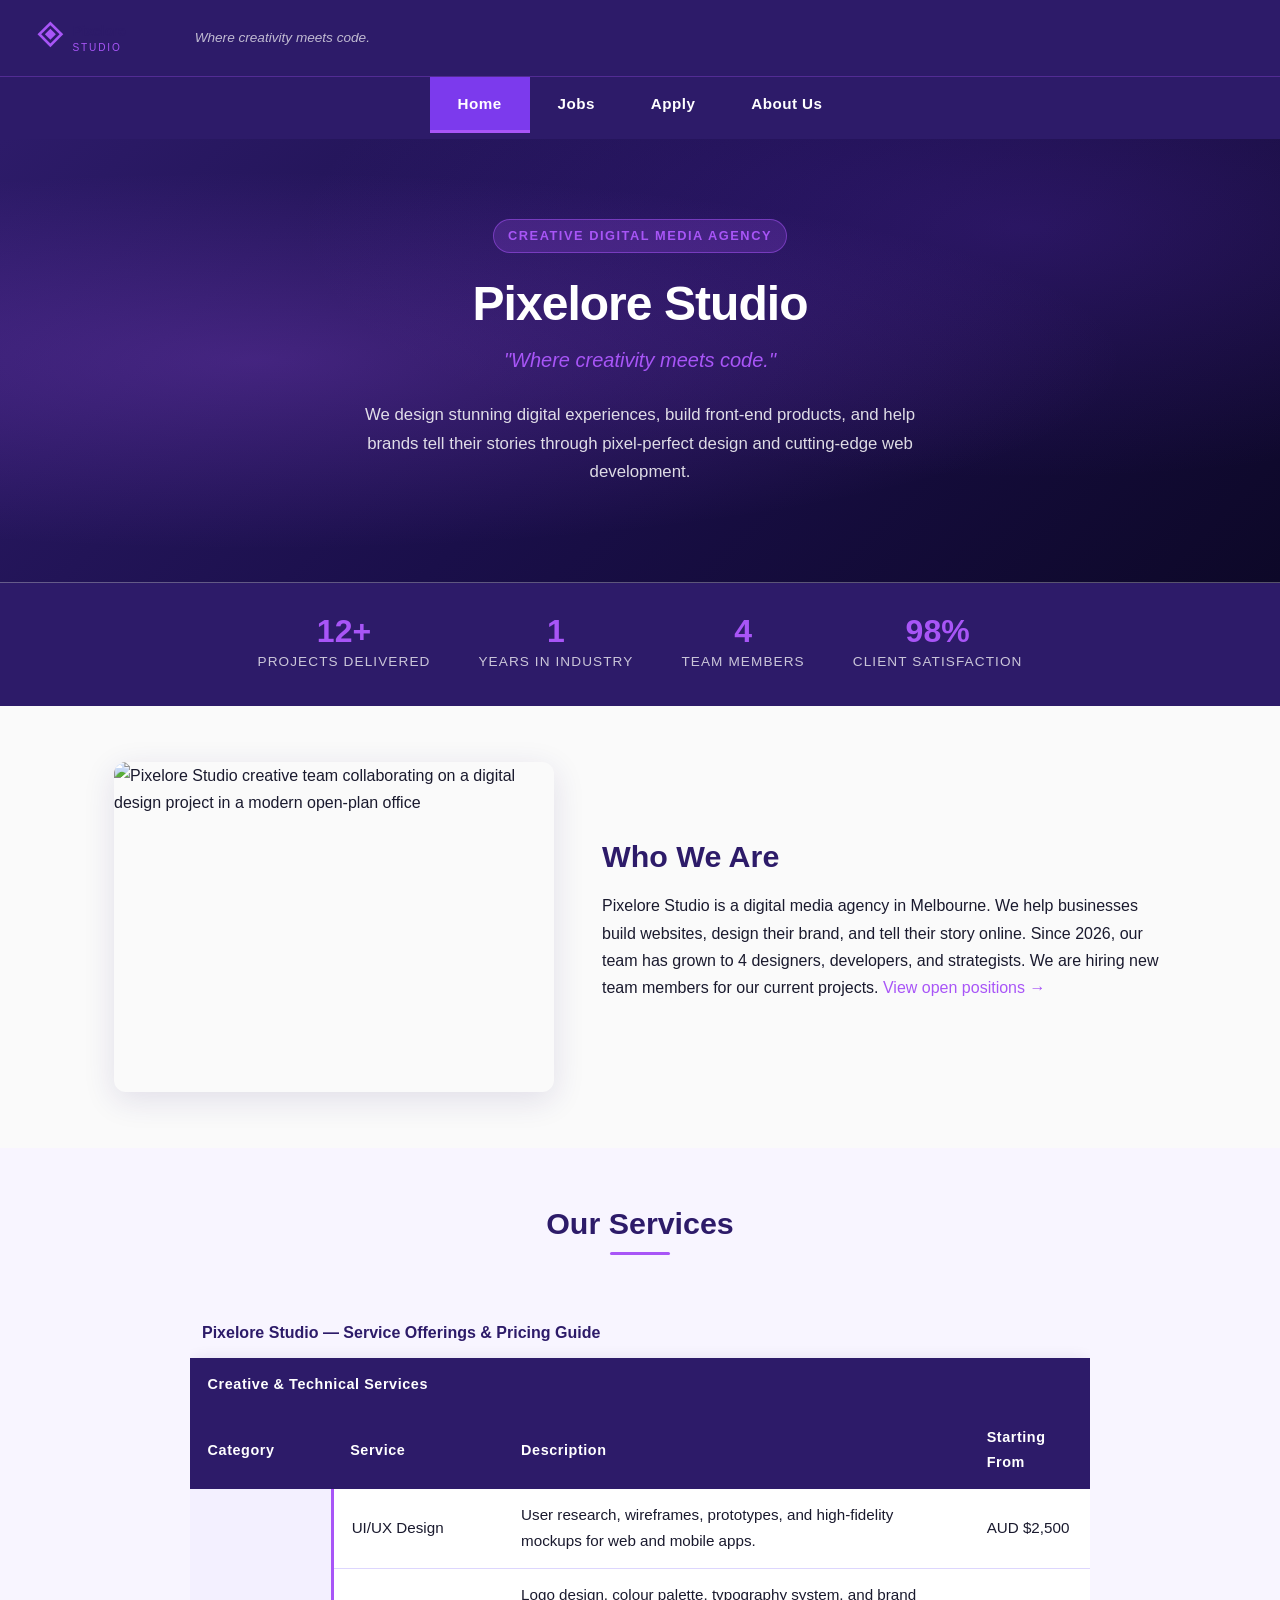
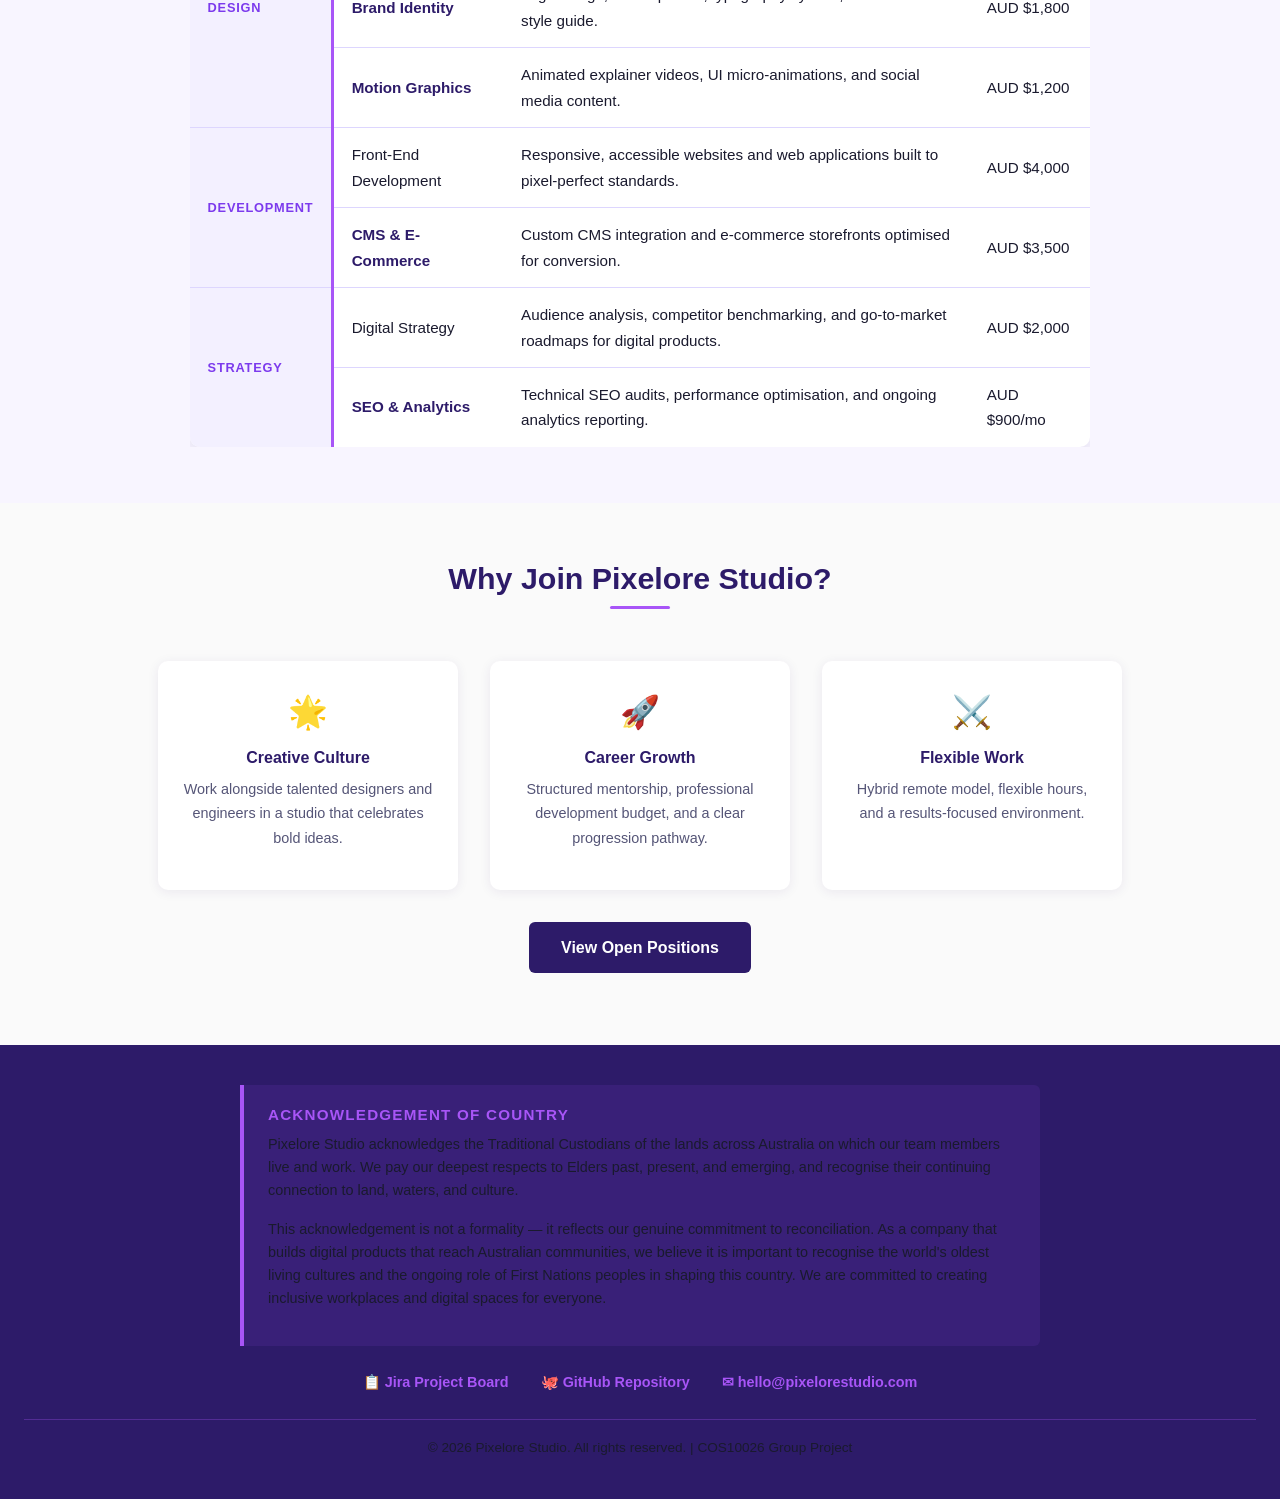
==== index.html @ c1d39b3e "Initial commit: skeleton template + index.html + styles.css" ====
<!DOCTYPE html>
<html lang="en">
<head>
    <meta charset="UTF-8">
    <meta name="viewport" content="width=device-width, initial-scale=1.0">
    <title>Pixelore Studio — Where creativity meets code.</title>

    <!-- External stylesheet (shared across all 4 pages) -->
    <link rel="stylesheet" href="styles.css">

    <!-- Embedded CSS (required per assignment — page-specific overrides) -->
    <style>
        /* Hero pixel-dot decorative overlay */
        .hero-badge {
            display: inline-block;
            background-color: rgba(168, 85, 247, 0.2);
            border: 1px solid rgba(168, 85, 247, 0.5);
            color: #A855F7;
            font-size: 0.8rem;
            font-weight: 700;
            letter-spacing: 0.12em;
            text-transform: uppercase;
            padding: 0.3rem 0.9rem;
            border-radius: 50px;
            margin-bottom: 1.25rem;
        }

        /* Services table category rows */
        .services-section {
            background-color: #f8f5ff;
            padding: 3.5rem 1.5rem;
        }

        /* Highlight box for key company stats */
        .stats-bar {
            display: flex;
            justify-content: center;
            gap: 3rem;
            flex-wrap: wrap;
            padding: 2rem 1.5rem;
            background-color: #2D1B69;
            color: #ffffff;
        }

        .stat-item {
            text-align: center;
        }

        .stat-item .stat-number {
            display: block;
            font-size: 2rem;
            font-weight: 800;
            color: #A855F7;
            line-height: 1;
        }

        .stat-item .stat-label {
            font-size: 0.85rem;
            color: rgba(255,255,255,0.75);
            text-transform: uppercase;
            letter-spacing: 0.08em;
        }
    </style>
</head>
<body>

    <!-- =====================================================
         SITE HEADER — logo + company name + slogan  ( phần đâu tiên của page cái chỗ lego )
         ===================================================== -->
    <header class="site-header">
        <a href="index.html" class="logo-link" aria-label="Pixelore Studio home">
            <img src="images/logo.svg" alt="Pixelore Studio logo — purple diamond pixel icon with company name">
        </a>
        <!-- Inline CSS example (required by assignment) -->
        <p style="color: rgba(255,255,255,0.7); font-size: 0.85rem; font-style: italic; margin: 0;">
            Where creativity meets code.
        </p>
    </header>

    <!-- =====================================================
         NAVIGATION — identical on ALL 4 pages
         Copy this <nav> block unchanged to jobs, apply, about
         ===================================================== -->
    <nav class="site-nav" aria-label="Main navigation">
        <ul>
            <li><a href="index.html" class="active" aria-current="page">Home</a></li>
            <li><a href="jobs.html">Jobs</a></li>
            <li><a href="apply.html">Apply</a></li>
            <li><a href="about.html">About Us</a></li>
        </ul>
    </nav>

    <!-- =====================================================
         MAIN CONTENT
         ===================================================== -->
    <main>

        <!-- HERO SECTION
             Background-image set via CSS (.hero rule in styles.css)
             NOT using <img> tag — satisfies assignment requirement -->
        <section class="hero" aria-label="Hero banner">
            <div class="hero-content">
                <span class="hero-badge">Creative Digital Media Agency</span>
                <h1>Pixelore Studio</h1>
                <p class="hero-slogan">"Where creativity meets code."</p>
                <p class="hero-description">
                    We design stunning digital experiences, build front-end products,
                    and help brands tell their stories through pixel-perfect design and
                    cutting-edge web development.
                </p>


            </div>
        </section>

        <!-- COMPANY STATS BAR -->
        <div class="stats-bar" aria-label="Company statistics">
            <div class="stat-item">
                <span class="stat-number">12+</span>
                <span class="stat-label">Projects Delivered</span>
            </div>
            <div class="stat-item">
                <span class="stat-number">1</span>
                <span class="stat-label">Years in Industry</span>
            </div>
            <div class="stat-item">
                <span class="stat-number">4</span>
                <span class="stat-label">Team Members</span>
            </div>
            <div class="stat-item">
                <span class="stat-number">98%</span>
                <span class="stat-label">Client Satisfaction</span>
            </div>
        </div>

        <!-- ABOUT THE COMPANY -->
        <section aria-labelledby="about-heading">
            <div class="company-section">
                <!-- Company image (required: at least 1 <img> on index.html) -->
                <img
                    src="images/studio-team.jpg"
                    alt="Pixelore Studio creative team collaborating on a digital design project in a modern open-plan office"
                    width="440"
                    height="330"
                    loading="lazy"
                >
                <div class="company-text">
                    <h2 id="about-heading">Who We Are</h2>
                    <p>
                        Pixelore Studio is a digital media agency in Melbourne. We help
                        businesses build websites, design their brand, and tell their story
                        online. Since 2026, our team has grown to 4 designers, developers,
                        and strategists. We are hiring new team members for our current
                        projects. <a href="jobs.html">View open positions &rarr;</a>
                    </p>
                </div>
            </div>
        </section>

        <!-- SERVICES TABLE
             Uses colspan (header row) AND rowspan (category column)
             Satisfies: "table using cell merging — colspan or rowspan must be used meaningfully" -->
        <section class="services-section" aria-labelledby="services-heading">
            <div class="section-container">
                <h2 id="services-heading" class="section-title">Our Services</h2>

                <div class="table-wrapper">
                    <table aria-label="Pixelore Studio services overview">
                        <caption>Pixelore Studio — Service Offerings &amp; Pricing Guide</caption>
                        <thead>
                            <!-- colspan="4": single header cell spanning all 4 columns -->
                            <tr>
                                <th colspan="4" scope="colgroup">Creative &amp; Technical Services</th>
                            </tr>
                            <tr>
                                <th scope="col">Category</th>
                                <th scope="col">Service</th>
                                <th scope="col">Description</th>
                                <th scope="col">Starting From</th>
                            </tr>
                        </thead>
                        <tbody>
                            <!-- rowspan="3": "Design" category label spans 3 rows -->
                            <tr>
                                <td class="category-cell" rowspan="3" scope="rowgroup">Design</td>
                                <td>UI/UX Design</td>
                                <td>User research, wireframes, prototypes, and high-fidelity mockups for web and mobile apps.</td>
                                <td>AUD $2,500</td>
                            </tr>
                            <tr>
                                <td>Brand Identity</td>
                                <td>Logo design, colour palette, typography system, and brand style guide.</td>
                                <td>AUD $1,800</td>
                            </tr>
                            <tr>
                                <td>Motion Graphics</td>
                                <td>Animated explainer videos, UI micro-animations, and social media content.</td>
                                <td>AUD $1,200</td>
                            </tr>
                            <!-- rowspan="2": "Development" spans 2 rows -->
                            <tr>
                                <td class="category-cell" rowspan="2" scope="rowgroup">Development</td>
                                <td>Front-End Development</td>
                                <td>Responsive, accessible websites and web applications built to pixel-perfect standards.</td>
                                <td>AUD $4,000</td>
                            </tr>
                            <tr>
                                <td>CMS &amp; E-Commerce</td>
                                <td>Custom CMS integration and e-commerce storefronts optimised for conversion.</td>
                                <td>AUD $3,500</td>
                            </tr>
                            <!-- rowspan="2": "Strategy" spans 2 rows -->
                            <tr>
                                <td class="category-cell" rowspan="2" scope="rowgroup">Strategy</td>
                                <td>Digital Strategy</td>
                                <td>Audience analysis, competitor benchmarking, and go-to-market roadmaps for digital products.</td>
                                <td>AUD $2,000</td>
                            </tr>
                            <tr>
                                <td>SEO &amp; Analytics</td>
                                <td>Technical SEO audits, performance optimisation, and ongoing analytics reporting.</td>
                                <td>AUD $900/mo</td>
                            </tr>
                        </tbody>
                    </table>
                </div>
            </div>
        </section>

        <!-- WHY JOIN US (additional content for richness) -->
        <section class="section-padded" aria-labelledby="join-heading">
            <div class="section-container">
                <h2 id="join-heading" class="section-title">Why Join Pixelore Studio?</h2>
                <div style="display: flex; gap: 2rem; flex-wrap: wrap; justify-content: center; margin-top: 1rem;">
                    <div style="flex: 1; min-width: 220px; max-width: 300px; text-align: center; padding: 1.5rem; background: #fff; border-radius: 10px; box-shadow: 0 2px 12px rgba(45,27,105,0.08);">
                        <p style="font-size: 2rem; margin-bottom: 0.5rem;">&#127775;</p>
                        <h3 style="font-size: 1rem; margin-bottom: 0.5rem;">Creative Culture</h3>
                        <p style="font-size: 0.9rem; color: #555577;">Work alongside talented designers and engineers in a studio that celebrates bold ideas.</p>
                    </div>
                    <div style="flex: 1; min-width: 220px; max-width: 300px; text-align: center; padding: 1.5rem; background: #fff; border-radius: 10px; box-shadow: 0 2px 12px rgba(45,27,105,0.08);">
                        <p style="font-size: 2rem; margin-bottom: 0.5rem;">&#128640;</p>
                        <h3 style="font-size: 1rem; margin-bottom: 0.5rem;">Career Growth</h3>
                        <p style="font-size: 0.9rem; color: #555577;">Structured mentorship, professional development budget, and a clear progression pathway.</p>
                    </div>
                    <div style="flex: 1; min-width: 220px; max-width: 300px; text-align: center; padding: 1.5rem; background: #fff; border-radius: 10px; box-shadow: 0 2px 12px rgba(45,27,105,0.08);">
                        <p style="font-size: 2rem; margin-bottom: 0.5rem;">&#9876;&#65039;</p>
                        <h3 style="font-size: 1rem; margin-bottom: 0.5rem;">Flexible Work</h3>
                        <p style="font-size: 0.9rem; color: #555577;">Hybrid remote model, flexible hours, and a results-focused environment.</p>
                    </div>
                </div>
                <p class="text-center mt-2">
                    <a href="jobs.html" style="display: inline-block; padding: 0.75rem 2rem; background-color: #2D1B69; color: #fff; border-radius: 6px; font-weight: 700;">
                        View Open Positions
                    </a>
                </p>
            </div>
        </section>

    </main>

    <!-- =====================================================
         FOOTER — Jira + GitHub + email (all 3 required)
         ===================================================== -->
    <footer class="site-footer" role="contentinfo">

        <!-- ACKNOWLEDGEMENT OF COUNTRY
             Contextual explanation required — NOT decorative -->
        <section class="footer-acknowledgement" aria-label="Acknowledgement of Country">
            <h3>Acknowledgement of Country</h3>
            <p>
                Pixelore Studio acknowledges the Traditional Custodians of the lands across
                Australia on which our team members live and work. We pay our deepest respects
                to Elders past, present, and emerging, and recognise their continuing connection
                to land, waters, and culture.
            </p>
            <p>
                This acknowledgement is not a formality — it reflects our genuine commitment to
                reconciliation. As a company that builds digital products that reach Australian
                communities, we believe it is important to recognise the world's oldest living
                cultures and the ongoing role of First Nations peoples in shaping this country.
                We are committed to creating inclusive workplaces and digital spaces for everyone.
            </p>
        </section>

        <!-- FOOTER LINKS — all 3 required: Jira + GitHub + email -->
        <nav class="footer-links" aria-label="Footer links">
            <!-- Replace # with actual Jira URL once Member B sets up the board -->
            <a href="#" aria-label="Visit our Jira project board">
                &#128203; Jira Project Board
            </a>
            <!-- Replace # with actual GitHub repository URL -->
            <a href="#" aria-label="Visit our GitHub repository">
                &#128025; GitHub Repository
            </a>
            <a href="mailto:hello@pixelorestudio.com" aria-label="Email Pixelore Studio">
            &#9993; hello@pixelorestudio.com
            </a>
        </nav>

        <div class="footer-bottom">
            <p>&copy; 2026 Pixelore Studio. All rights reserved. | COS10026 Group Project</p>
        </div>

    </footer>

</body>
</html>
---- styles.css ----
/* ==========================================================
   styles.css — Pixelore Studio | COS10026 Group Project
   Shared external stylesheet for all 4 pages
   Author: Member A
   ========================================================== */

/* ----------------------------------------------------------
   1. CSS CUSTOM PROPERTIES (Colour Palette)
   ---------------------------------------------------------- */
:root {
    --primary:      #2D1B69;   /* dark purple */
    --accent:       #A855F7;   /* bright purple */
    --accent-dark:  #7C3AED;   /* hover purple */
    --bg:           #FAFAFA;   /* light background */
    --bg-section:   #F3F0FF;   /* tinted section bg */
    --text:         #1a1a2e;   /* main text */
    --text-light:   #555577;   /* secondary text */
    --white:        #ffffff;
    --border:       #DDD6FE;   /* light purple border */
    --shadow:       rgba(45, 27, 105, 0.12);
}

/* ----------------------------------------------------------
   2. CSS RESET & BASE
   ---------------------------------------------------------- */
*, *::before, *::after {
    box-sizing: border-box;
    margin: 0;
    padding: 0;
}

html {
    scroll-behavior: smooth;
}

body {
    font-family: 'Segoe UI', Arial, sans-serif;
    background-color: var(--bg);
    color: var(--text);
    font-size: 16px;
    line-height: 1.7;
    min-height: 100vh;
    display: flex;
    flex-direction: column;
}

main {
    flex: 1;
}

img {
    max-width: 100%;
    height: auto;
    display: block;
}

a {
    color: var(--accent);
    text-decoration: none;
    transition: color 0.2s ease;
}

a:hover {
    color: var(--accent-dark);
    text-decoration: underline;
}

/* Accessibility: visible focus states (WCAG 2.1 AA) */
a:focus,
button:focus,
input:focus,
select:focus,
textarea:focus {
    outline: 3px solid var(--accent);
    outline-offset: 2px;
}

/* ----------------------------------------------------------
   3. TYPOGRAPHY
   ---------------------------------------------------------- */
h1, h2, h3, h4, h5, h6 {
    font-family: 'Segoe UI', Arial, sans-serif;
    color: var(--primary);
    line-height: 1.3;
    margin-bottom: 0.75rem;
}

h1 { font-size: 2.5rem; font-weight: 800; }
h2 { font-size: 1.9rem; font-weight: 700; }
h3 { font-size: 1.4rem; font-weight: 600; }
h4 { font-size: 1.1rem; font-weight: 600; }

p {
    margin-bottom: 1rem;
    color: var(--text);
}

ul, ol {
    padding-left: 1.5rem;
    margin-bottom: 1rem;
}

li {
    margin-bottom: 0.4rem;
}

/* ----------------------------------------------------------
   4. SHARED HEADER (site-header)
   ---------------------------------------------------------- */
.site-header {
    background-color: var(--primary);
    padding: 1rem 2rem;
    display: flex;
    align-items: center;
    gap: 1rem;
}

.site-header .logo-link {
    display: flex;
    align-items: center;
    gap: 0.75rem;
    text-decoration: none;
}

.site-header .logo-link img {
    height: 44px;
    width: auto;
}

/* ----------------------------------------------------------
   5. SHARED NAVIGATION — identical on all 4 pages
   ---------------------------------------------------------- */
nav.site-nav {
    background-color: var(--primary);
    border-top: 1px solid rgba(168, 85, 247, 0.3);
}

nav.site-nav ul {
    list-style: none;
    padding: 0;
    margin: 0;
    display: flex;
    justify-content: center;
    gap: 0;
}

nav.site-nav ul li a {
    display: block;
    color: var(--white);
    text-decoration: none;
    padding: 0.85rem 1.75rem;
    font-weight: 600;
    font-size: 0.95rem;
    letter-spacing: 0.03em;
    transition: background-color 0.2s ease, color 0.2s ease;
}

nav.site-nav ul li a:hover,
nav.site-nav ul li a:focus {
    background-color: var(--accent);
    color: var(--white);
    text-decoration: none;
    outline: none;
}

nav.site-nav ul li a.active {
    background-color: var(--accent-dark);
    color: var(--white);
    border-bottom: 3px solid var(--accent);
}

/* ----------------------------------------------------------
   6. PAGE SECTIONS — shared layout helpers
   ---------------------------------------------------------- */
.section-container {
    max-width: 1100px;
    margin: 0 auto;
    padding: 0 1.5rem;
}

.section-padded {
    padding: 3.5rem 1.5rem;
}

.section-tinted {
    background-color: var(--bg-section);
}

.section-title {
    text-align: center;
    margin-bottom: 2.5rem;
    position: relative;
    padding-bottom: 0.75rem;
}

.section-title::after {
    content: '';
    display: block;
    width: 60px;
    height: 3px;
    background-color: var(--accent);
    margin: 0.5rem auto 0;
    border-radius: 2px;
}

/* ----------------------------------------------------------
   7. SHARED FOOTER
   ---------------------------------------------------------- */
footer.site-footer {
    background-color: var(--primary);
    color: var(--white);
    padding: 2.5rem 1.5rem 1.5rem;
    margin-top: auto;
}

.footer-links {
    display: flex;
    justify-content: center;
    gap: 2rem;
    flex-wrap: wrap;
    margin-bottom: 1.5rem;
}

.footer-links a {
    color: var(--accent);
    font-weight: 600;
    font-size: 0.9rem;
    display: flex;
    align-items: center;
    gap: 0.4rem;
    transition: color 0.2s ease;
}

.footer-links a:hover,
.footer-links a:focus {
    color: var(--white);
    text-decoration: underline;
}

.footer-bottom {
    text-align: center;
    font-size: 0.85rem;
    color: rgba(255, 255, 255, 0.65);
    border-top: 1px solid rgba(168, 85, 247, 0.3);
    padding-top: 1rem;
}

.footer-acknowledgement {
    max-width: 800px;
    margin: 0 auto 1.5rem;
    padding: 1.25rem 1.5rem;
    background-color: rgba(168, 85, 247, 0.1);
    border-left: 4px solid var(--accent);
    border-radius: 0 6px 6px 0;
    font-size: 0.9rem;
    color: rgba(255, 255, 255, 0.85);
    line-height: 1.6;
}

.footer-acknowledgement h3 {
    color: var(--accent);
    font-size: 0.95rem;
    margin-bottom: 0.5rem;
    text-transform: uppercase;
    letter-spacing: 0.08em;
}

/* ----------------------------------------------------------
   8. INDEX.HTML — HERO SECTION
   Background-image set here via CSS (NOT <img> tag)
   ---------------------------------------------------------- */
.hero {
    background-image:
        radial-gradient(ellipse at 20% 50%, rgba(168, 85, 247, 0.25) 0%, transparent 60%),
        radial-gradient(ellipse at 80% 20%, rgba(124, 58, 237, 0.2) 0%, transparent 50%),
        linear-gradient(135deg, #2D1B69 0%, #1a0f4a 50%, #0d0828 100%);
    background-size: cover;
    background-position: center;
    background-attachment: scroll;
    color: var(--white);
    padding: 5rem 1.5rem 4rem;
    text-align: center;
    position: relative;
    overflow: hidden;
}


.hero-content {
    position: relative;
    z-index: 1;
    max-width: 700px;
    margin: 0 auto;
}

.hero h1 {
    color: var(--white);
    font-size: 3rem;
    font-weight: 800;
    margin-bottom: 0.5rem;
    letter-spacing: -0.02em;
}

.hero .hero-slogan {
    color: var(--accent);
    font-size: 1.25rem;
    font-style: italic;
    margin-bottom: 1.5rem;
}

.hero .hero-description {
    color: rgba(255, 255, 255, 0.85);
    font-size: 1.05rem;
    margin-bottom: 2rem;
    max-width: 560px;
    margin-left: auto;
    margin-right: auto;
}

/* ----------------------------------------------------------
   9. INDEX.HTML — SEARCH BOX
   ---------------------------------------------------------- */
.search-form {
    display: flex;
    justify-content: center;
    gap: 0.5rem;
    flex-wrap: wrap;
    margin-top: 1.5rem;
}

.search-form input[type="search"] {
    padding: 0.75rem 1.25rem;
    font-size: 1rem;
    border: 2px solid var(--accent);
    border-radius: 6px 0 0 6px;
    background-color: rgba(255, 255, 255, 0.1);
    color: var(--white);
    width: 320px;
    max-width: 100%;
    transition: border-color 0.2s ease, background-color 0.2s ease;
}

.search-form input[type="search"]::placeholder {
    color: rgba(255, 255, 255, 0.55);
}

.search-form input[type="search"]:focus {
    background-color: rgba(255, 255, 255, 0.15);
    border-color: var(--white);
    outline: none;
}

.search-form button {
    padding: 0.75rem 1.5rem;
    font-size: 1rem;
    font-weight: 700;
    background-color: var(--accent);
    color: var(--white);
    border: 2px solid var(--accent);
    border-radius: 0 6px 6px 0;
    cursor: pointer;
    transition: background-color 0.2s ease, border-color 0.2s ease;
}

.search-form button:hover,
.search-form button:focus {
    background-color: var(--accent-dark);
    border-color: var(--accent-dark);
}

/* ----------------------------------------------------------
   10. INDEX.HTML — COMPANY INFO SECTION
   ---------------------------------------------------------- */
.company-section {
    display: flex;
    gap: 3rem;
    align-items: center;
    max-width: 1100px;
    margin: 0 auto;
    padding: 3.5rem 1.5rem;
    flex-wrap: wrap;
}

.company-section img {
    width: 100%;
    max-width: 440px;
    border-radius: 12px;
    box-shadow: 0 8px 32px var(--shadow);
    object-fit: cover;
    aspect-ratio: 4/3;
}

.company-text {
    flex: 1;
    min-width: 260px;
}

.company-text h2 {
    margin-bottom: 1rem;
}

/* ----------------------------------------------------------
   11. INDEX.HTML — SERVICES TABLE
   ---------------------------------------------------------- */
.table-wrapper {
    overflow-x: auto;
    margin: 0 auto;
    max-width: 900px;
}

table {
    width: 100%;
    border-collapse: collapse;
    font-size: 0.95rem;
    background-color: var(--white);
    box-shadow: 0 2px 16px var(--shadow);
    border-radius: 10px;
    overflow: hidden;
}

table caption {
    font-weight: 700;
    font-size: 1rem;
    color: var(--primary);
    padding: 0.75rem;
    text-align: left;
    caption-side: top;
}

table thead tr {
    background-color: var(--primary);
    color: var(--white);
}

table thead th {
    padding: 0.9rem 1.1rem;
    text-align: left;
    font-weight: 700;
    font-size: 0.9rem;
    letter-spacing: 0.04em;
    color: var(--white);
}

table tbody tr {
    border-bottom: 1px solid var(--border);
    transition: background-color 0.15s ease;
}

table tbody tr:last-child {
    border-bottom: none;
}

table tbody tr:hover {
    background-color: #F3F0FF;
}

table tbody td {
    padding: 0.85rem 1.1rem;
    vertical-align: middle;
    color: var(--text);
}

table tbody td:first-child {
    font-weight: 600;
    color: var(--primary);
}

.category-cell {
    background-color: var(--bg-section);
    font-weight: 700 !important;
    color: var(--accent-dark) !important;
    text-transform: uppercase;
    font-size: 0.8rem;
    letter-spacing: 0.06em;
    border-right: 3px solid var(--accent);
}

/* ----------------------------------------------------------
   12. JOBS.HTML — ASIDE ELEMENT
   ---------------------------------------------------------- */
aside {
    float: right;
    width: 25%;
    margin: 0 0 1.5rem 2rem;
    padding: 1.25rem;
    border: 1px solid var(--accent);
    border-radius: 8px;
    background-color: var(--bg-section);
    font-size: 0.9rem;
}

aside h3 {
    font-size: 1rem;
    color: var(--accent-dark);
    margin-bottom: 0.75rem;
    padding-bottom: 0.5rem;
    border-bottom: 2px solid var(--border);
}

/* Clearfix for aside float */
.clearfix::after {
    content: '';
    display: table;
    clear: both;
}

/* ----------------------------------------------------------
   13. ABOUT.HTML — STUDENT ID STYLES
   ---------------------------------------------------------- */
.student-id {
    display: inline-block;
    background-color: var(--primary);
    color: var(--white);
    font-family: 'Courier New', monospace;
    font-size: 0.85rem;
    font-weight: 700;
    padding: 0.2rem 0.6rem;
    border-radius: 4px;
    letter-spacing: 0.08em;
    border: 1px solid var(--accent);
    margin-left: 0.5rem;
}

/* ----------------------------------------------------------
   14. ABOUT.HTML — FIGURE (group photo)
   ---------------------------------------------------------- */
figure {
    border: 3px solid var(--primary);
    border-radius: 10px;
    overflow: hidden;
    display: inline-block;
    max-width: 100%;
    box-shadow: 0 4px 20px var(--shadow);
}

figcaption {
    background-color: var(--primary);
    color: var(--white);
    padding: 0.6rem 1rem;
    font-size: 0.9rem;
    text-align: center;
    font-style: italic;
}

/* ----------------------------------------------------------
   15. ABOUT.HTML — FUN FACTS TABLE with hover effects
   ---------------------------------------------------------- */
.fun-facts-table tbody tr:hover {
    background-color: #EDE9FE;   /* hex colour required */
}

.fun-facts-table thead tr {
    background-color: #2D1B69;   /* hex colour — same as --primary */
}

.fun-facts-table tbody tr:nth-child(even) {
    background-color: #F5F3FF;   /* hex colour */
}

/* ----------------------------------------------------------
   16. APPLY.HTML — FORM LAYOUT (Flexbox)
   ---------------------------------------------------------- */
.application-form {
    max-width: 720px;
    margin: 0 auto;
    background-color: var(--white);
    padding: 2.5rem;
    border-radius: 12px;
    box-shadow: 0 4px 24px var(--shadow);
}

.form-group {
    display: flex;
    flex-direction: column;
    gap: 0.3rem;
    margin-bottom: 1.25rem;
}

.form-row {
    display: flex;
    gap: 1.5rem;
    flex-wrap: wrap;
}

.form-row .form-group {
    flex: 1;
    min-width: 200px;
}

.application-form label {
    font-weight: 600;
    font-size: 0.9rem;
    color: var(--primary);
}

.application-form input[type="text"],
.application-form input[type="email"],
.application-form input[type="search"],
.application-form select,
.application-form textarea {
    padding: 0.6rem 0.9rem;
    border: 1.5px solid var(--border);
    border-radius: 6px;
    font-size: 0.95rem;
    font-family: inherit;
    color: var(--text);
    background-color: var(--bg);
    transition: border-color 0.2s ease;
    width: 100%;
}

.application-form input:focus,
.application-form select:focus,
.application-form textarea:focus {
    border-color: var(--accent);
    background-color: var(--white);
    outline: none;
}

.application-form fieldset {
    border: 1.5px solid var(--border);
    border-radius: 6px;
    padding: 0.75rem 1rem;
    margin-bottom: 1.25rem;
}

.application-form legend {
    font-weight: 600;
    color: var(--primary);
    padding: 0 0.4rem;
    font-size: 0.9rem;
}

.radio-group, .checkbox-group {
    display: flex;
    flex-wrap: wrap;
    gap: 0.75rem 1.5rem;
    margin-top: 0.4rem;
}

.radio-group label, .checkbox-group label {
    font-weight: 400;
    display: flex;
    align-items: center;
    gap: 0.4rem;
    cursor: pointer;
}

.btn-submit {
    display: block;
    width: 100%;
    padding: 0.85rem;
    background-color: var(--primary);
    color: var(--white);
    font-size: 1rem;
    font-weight: 700;
    border: none;
    border-radius: 8px;
    cursor: pointer;
    margin-top: 1rem;
    transition: background-color 0.2s ease;
    letter-spacing: 0.03em;
}

.btn-submit:hover,
.btn-submit:focus {
    background-color: var(--accent-dark);
}

/* ----------------------------------------------------------
   17. UTILITY CLASSES
   ---------------------------------------------------------- */
.text-center { text-align: center; }
.text-accent  { color: var(--accent); }
.mt-1 { margin-top: 1rem; }
.mt-2 { margin-top: 2rem; }
.mb-1 { margin-bottom: 1rem; }
.mb-2 { margin-bottom: 2rem; }

/* ----------------------------------------------------------
   18. RESPONSIVE — MEDIA QUERIES
   ---------------------------------------------------------- */

/* Tablet (≤ 900px) */
@media (max-width: 900px) {
    h1 { font-size: 2rem; }
    h2 { font-size: 1.6rem; }

    .hero h1 { font-size: 2.4rem; }

    .company-section {
        flex-direction: column;
        gap: 2rem;
    }

    .company-section img {
        max-width: 100%;
    }

    aside {
        float: none;
        width: 100%;
        margin: 0 0 1.5rem 0;
    }
}

/* Mobile (≤ 600px) */
@media (max-width: 600px) {
    h1 { font-size: 1.7rem; }
    h2 { font-size: 1.35rem; }

    .site-header {
        padding: 0.75rem 1rem;
    }

    nav.site-nav ul {
        flex-direction: column;
        align-items: stretch;
    }

    nav.site-nav ul li a {
        padding: 0.75rem 1rem;
        text-align: center;
        border-bottom: 1px solid rgba(168, 85, 247, 0.2);
    }

    .hero {
        padding: 3rem 1rem 2.5rem;
    }

    .hero h1 { font-size: 1.9rem; }

    .search-form {
        flex-direction: column;
        align-items: stretch;
        padding: 0 1rem;
    }

    .search-form input[type="search"] {
        width: 100%;
        border-radius: 6px;
    }

    .search-form button {
        width: 100%;
        border-radius: 6px;
    }

    .footer-links {
        flex-direction: column;
        align-items: center;
        gap: 0.75rem;
    }

    .section-padded {
        padding: 2rem 1rem;
    }

    .application-form {
        padding: 1.5rem 1rem;
    }

    table { font-size: 0.85rem; }
    table thead th, table tbody td { padding: 0.6rem 0.7rem; }
}
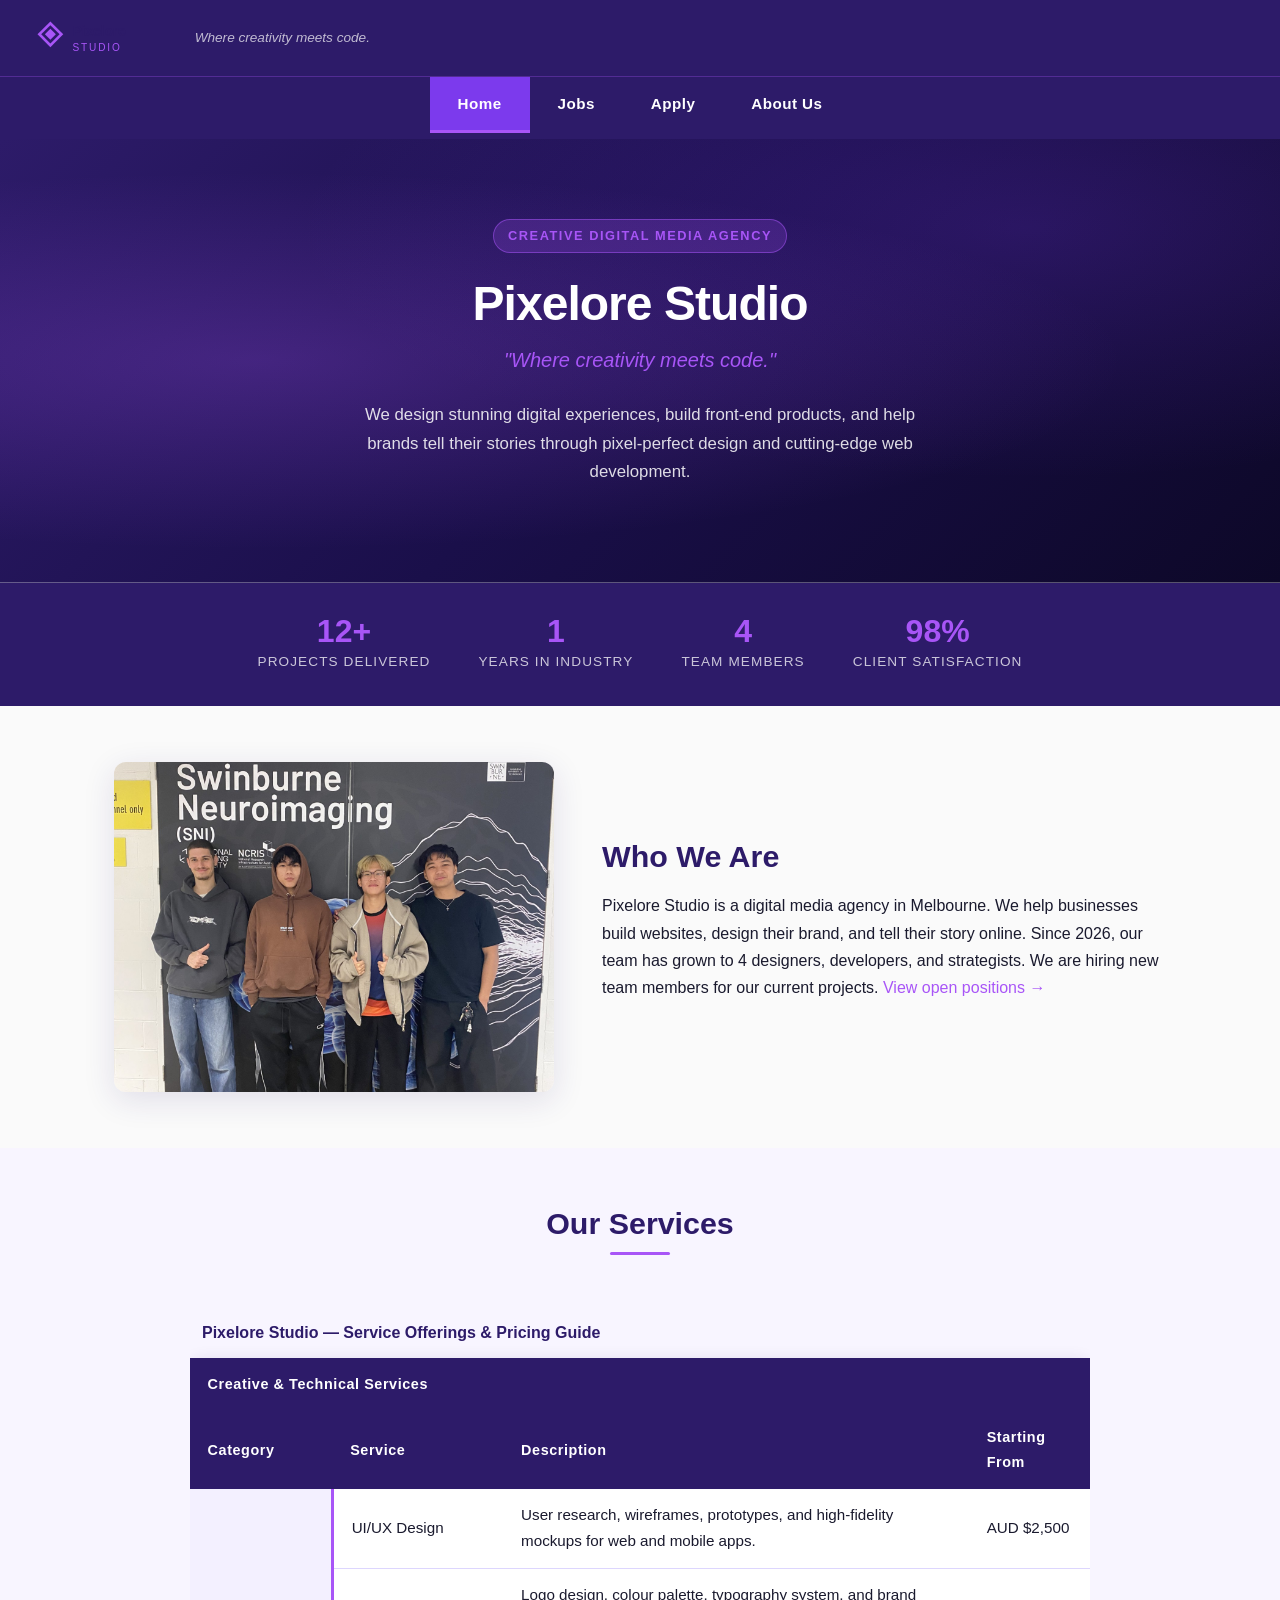
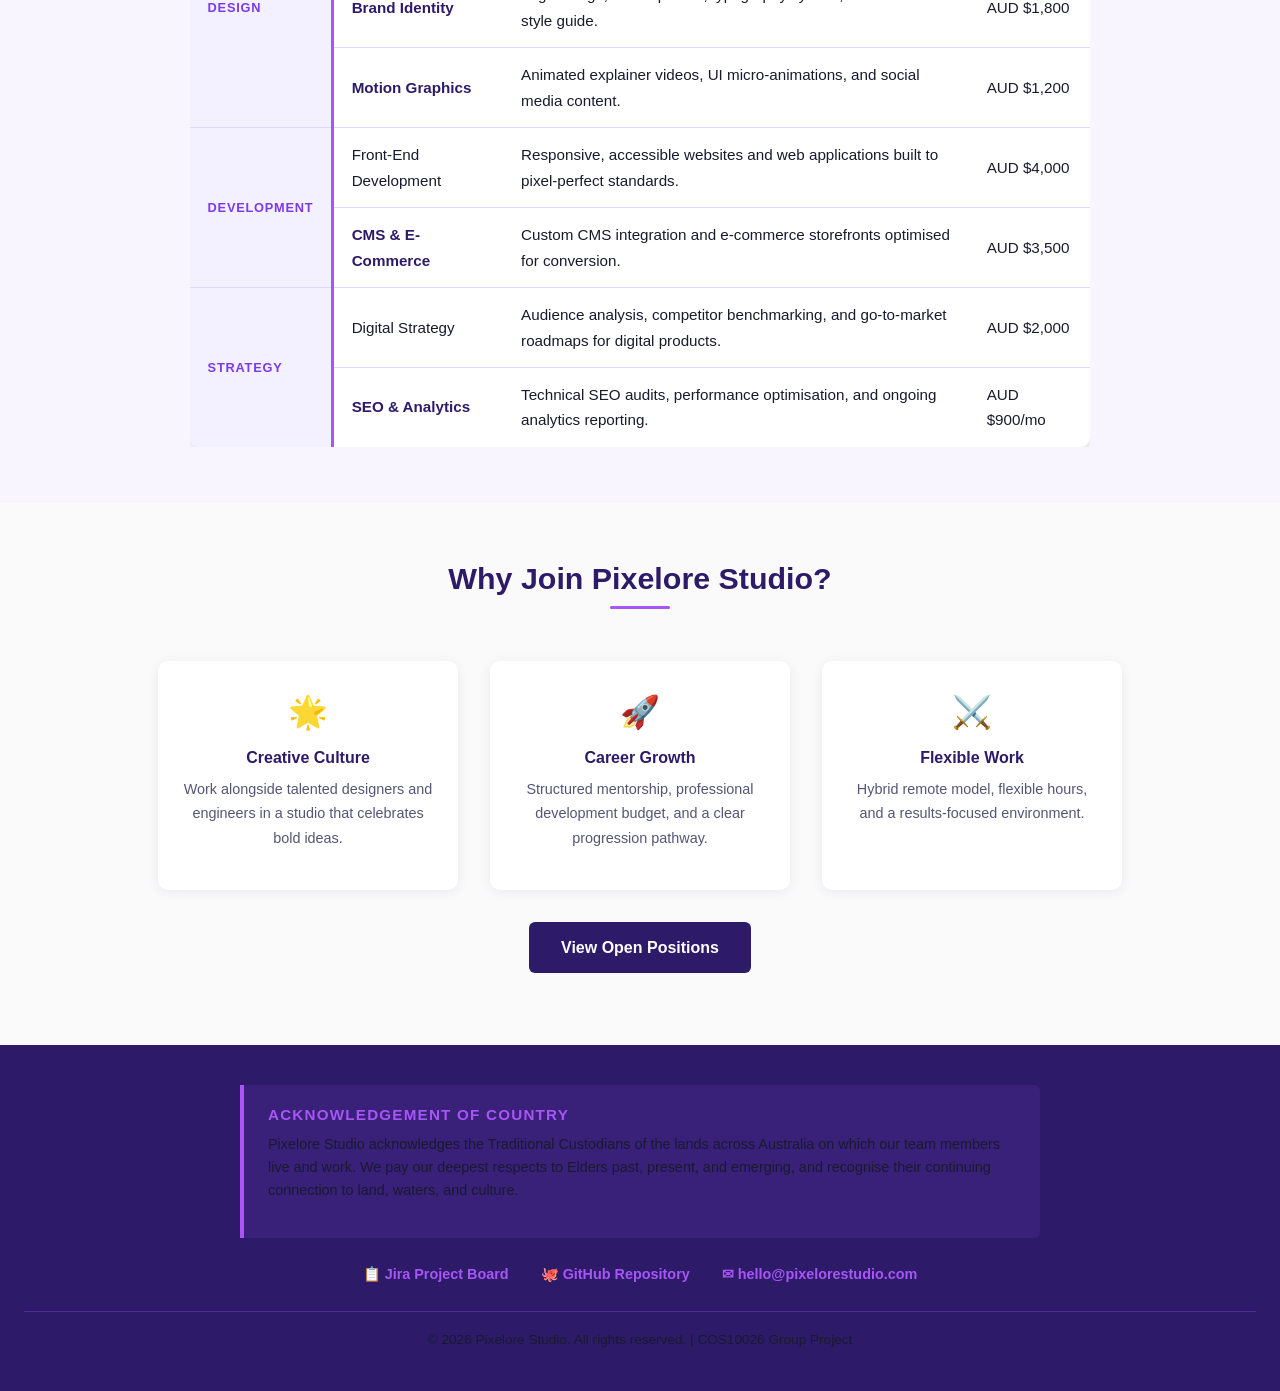
==== commit 834447b6: "add the photo and change the ack" ====
--- a/index.html
+++ b/index.html
@@ -138,7 +138,7 @@
             <div class="company-section">
                 <!-- Company image (required: at least 1 <img> on index.html) -->
                 <img
-                    src="images/studio-team.jpg"
+                    src="images/team-photo.jpg"
                     alt="Pixelore Studio creative team collaborating on a digital design project in a modern open-plan office"
                     width="440"
                     height="330"
@@ -273,13 +273,6 @@
                 to Elders past, present, and emerging, and recognise their continuing connection
                 to land, waters, and culture.
             </p>
-            <p>
-                This acknowledgement is not a formality — it reflects our genuine commitment to
-                reconciliation. As a company that builds digital products that reach Australian
-                communities, we believe it is important to recognise the world's oldest living
-                cultures and the ongoing role of First Nations peoples in shaping this country.
-                We are committed to creating inclusive workplaces and digital spaces for everyone.
-            </p>
         </section>
 
         <!-- FOOTER LINKS — all 3 required: Jira + GitHub + email -->
--- a/styles.css
+++ b/styles.css
@@ -762,3 +762,12 @@
     table { font-size: 0.85rem; }
     table thead th, table tbody td { padding: 0.6rem 0.7rem; }
 }
+
+/* Apply page intro box */
+.apply-intro {
+    background-color: #F3F0FF;   /* same light grey/purple as team */
+    padding: 1.5rem;
+    border-radius: 10px;
+    border-left: 5px solid #A855F7;
+    margin-bottom: 2rem;
+}
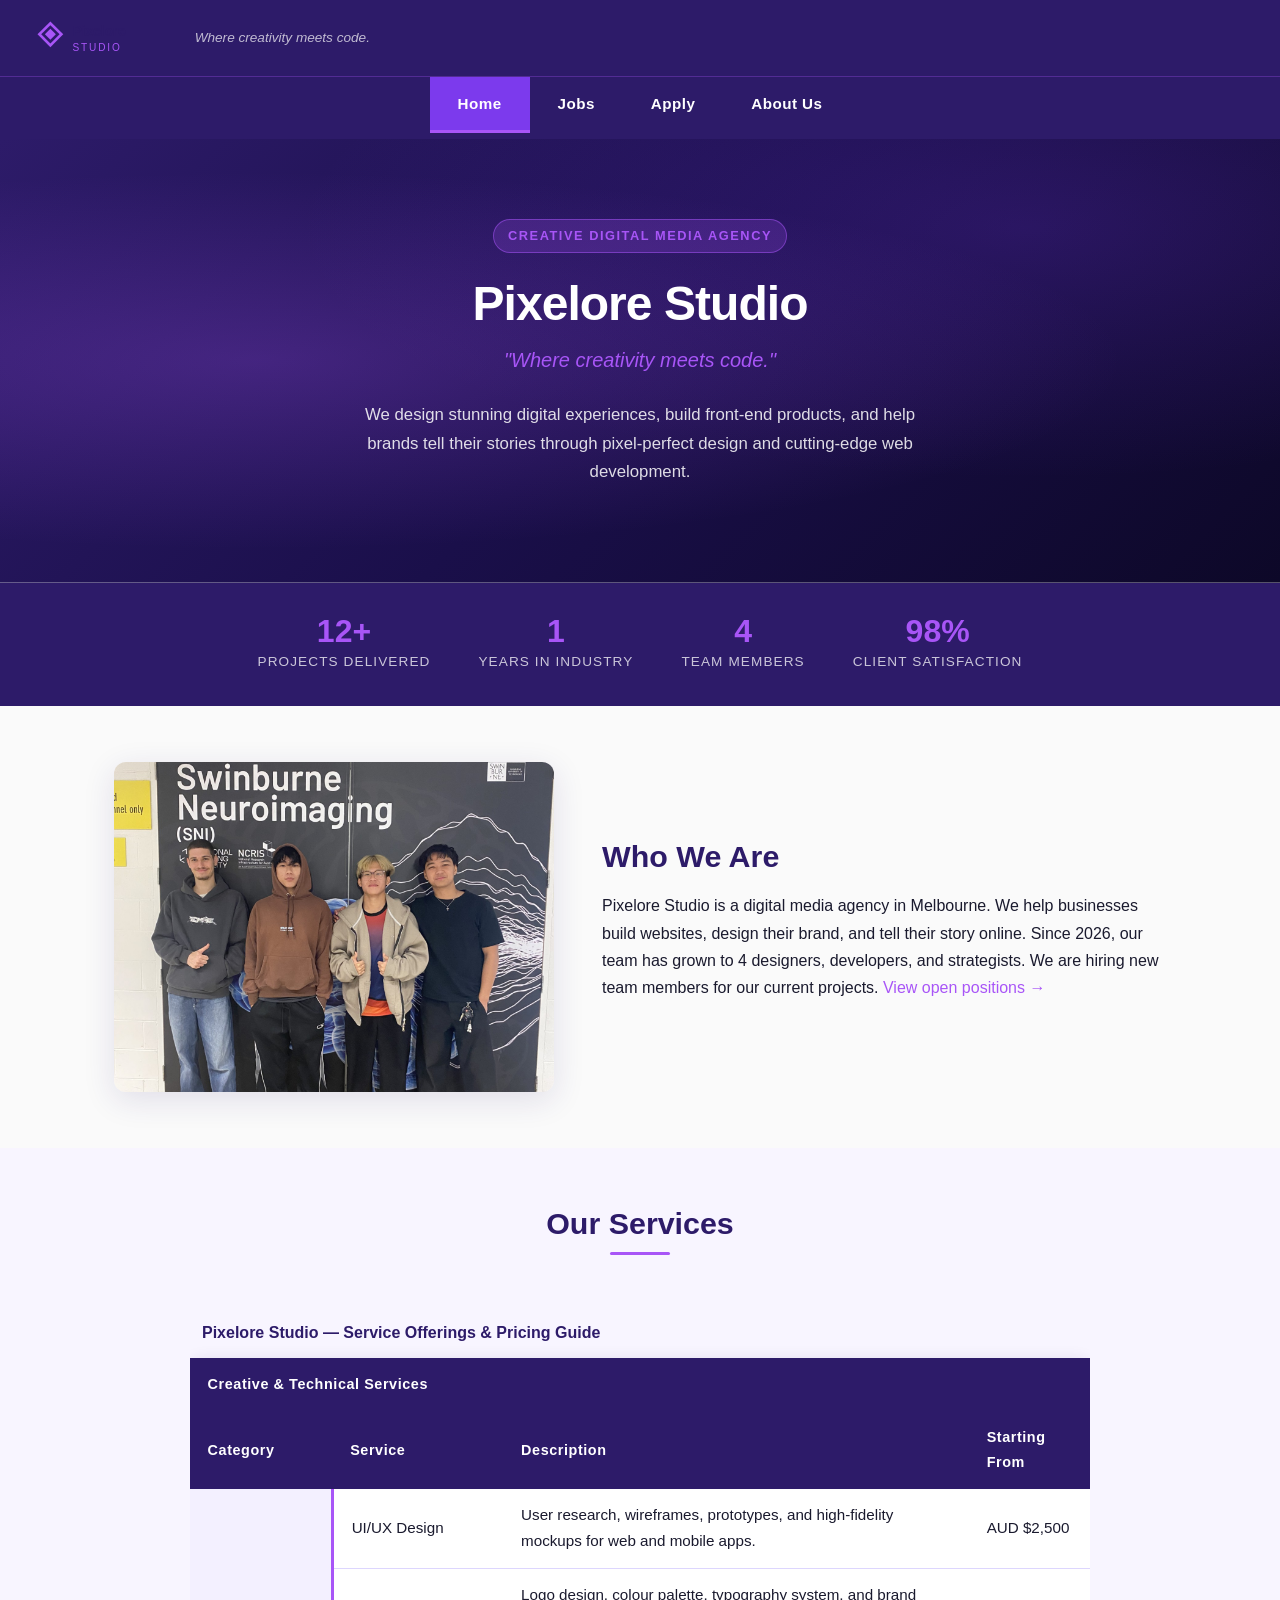
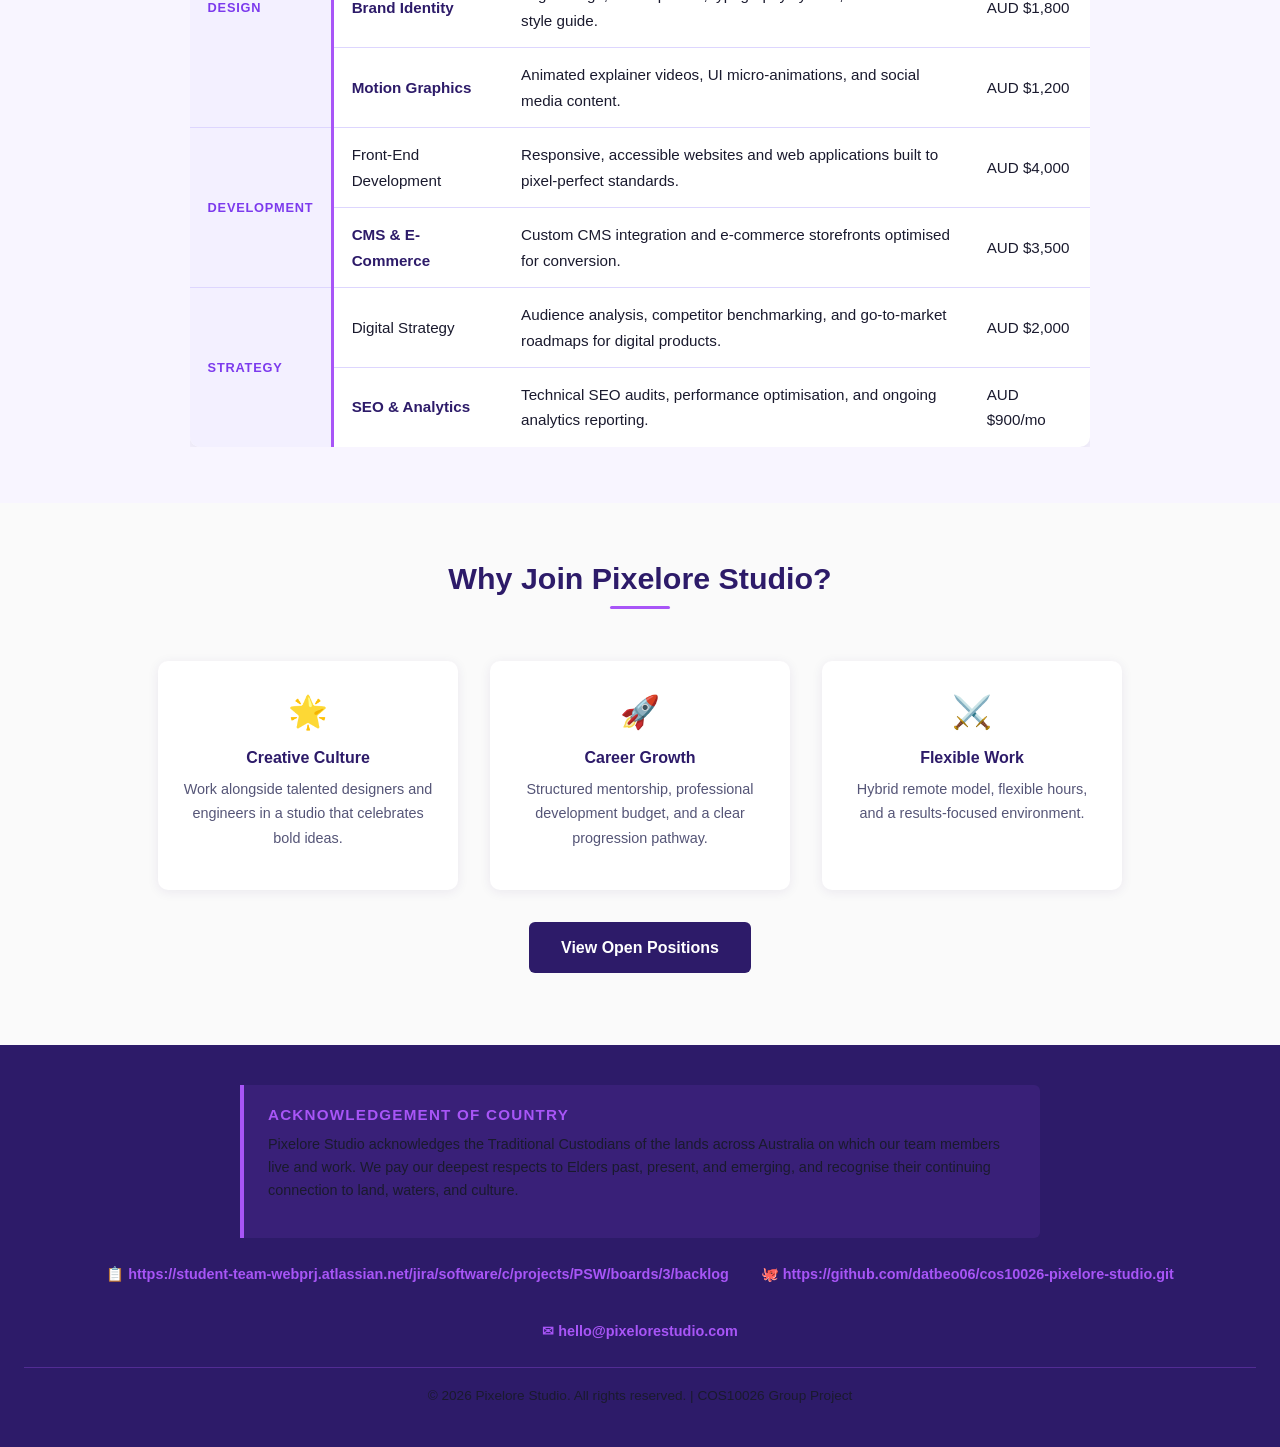
==== commit 2abde5ac: "change the code" ====
--- a/index.html
+++ b/index.html
@@ -278,12 +278,11 @@
         <!-- FOOTER LINKS — all 3 required: Jira + GitHub + email -->
         <nav class="footer-links" aria-label="Footer links">
             <!-- Replace # with actual Jira URL once Member B sets up the board -->
-            <a href="#" aria-label="Visit our Jira project board">
-                &#128203; Jira Project Board
+            <a href="https://student-team-webprj.atlassian.net/jira/software/c/projects/PSW/boards/3/backlog" aria-label="Visit our Jira project board" target="_blank" rel="noopener noreferrer">
+                &#128203; https://student-team-webprj.atlassian.net/jira/software/c/projects/PSW/boards/3/backlog
             </a>
-            <!-- Replace # with actual GitHub repository URL -->
-            <a href="#" aria-label="Visit our GitHub repository">
-                &#128025; GitHub Repository
+            <a href="https://github.com/datbeo06/cos10026-pixelore-studio" aria-label="Visit our GitHub repository" target="_blank" rel="noopener noreferrer">
+                &#128025; https://github.com/datbeo06/cos10026-pixelore-studio.git
             </a>
             <a href="mailto:hello@pixelorestudio.com" aria-label="Email Pixelore Studio">
             &#9993; hello@pixelorestudio.com
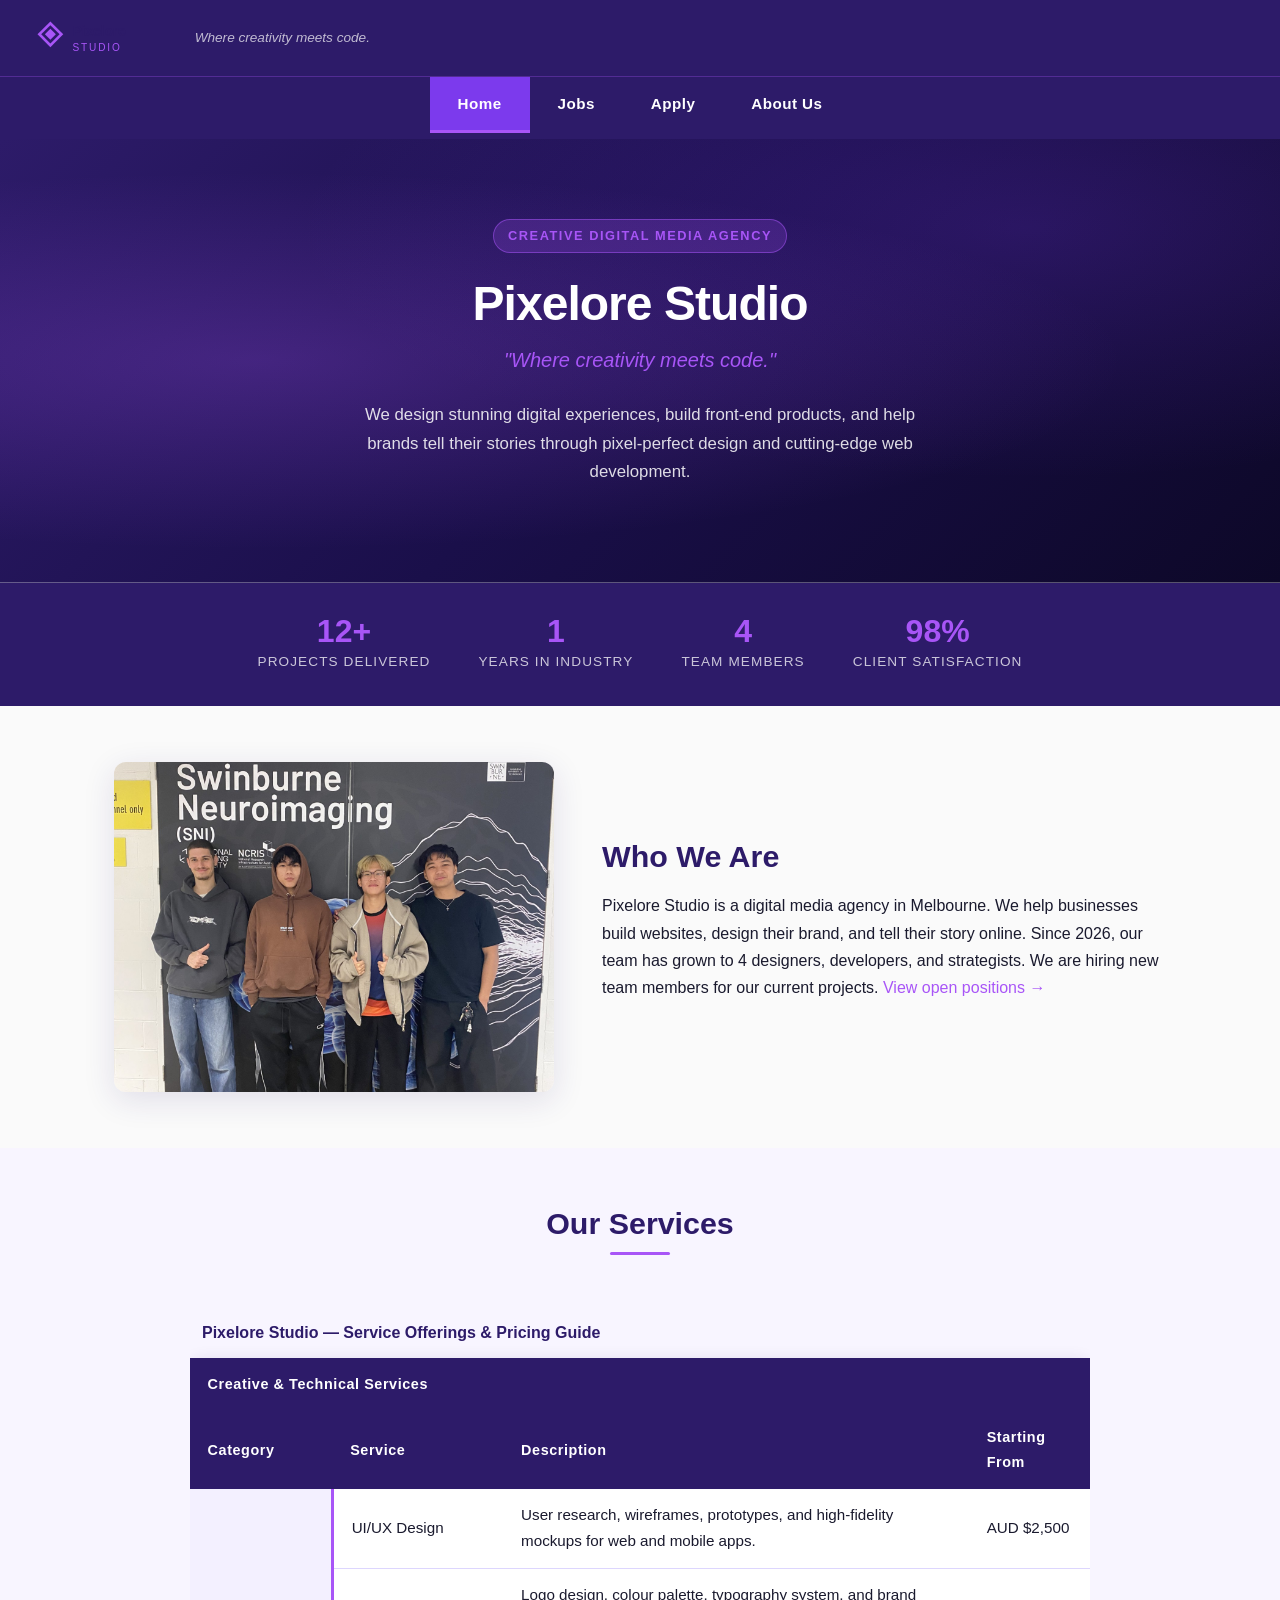
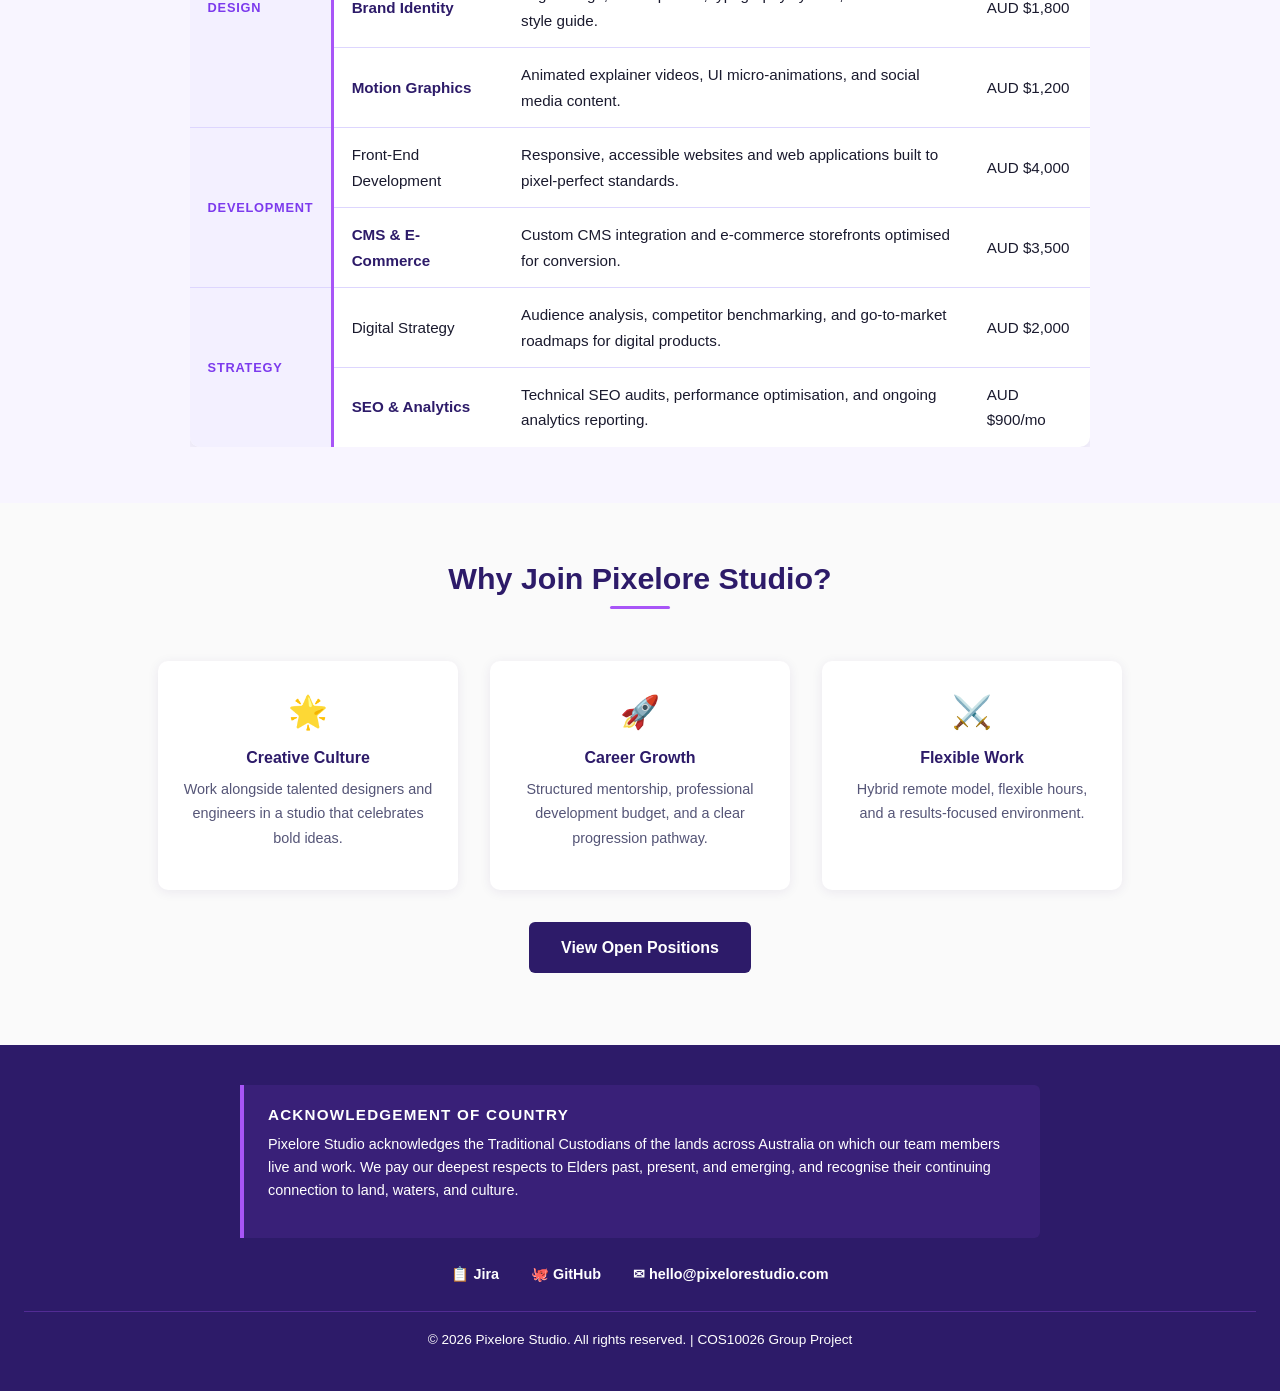
==== commit f6a72a0d: "change the foot for web" ====
--- a/index.html
+++ b/index.html
@@ -277,15 +277,14 @@
 
         <!-- FOOTER LINKS — all 3 required: Jira + GitHub + email -->
         <nav class="footer-links" aria-label="Footer links">
-            <!-- Replace # with actual Jira URL once Member B sets up the board -->
             <a href="https://student-team-webprj.atlassian.net/jira/software/c/projects/PSW/boards/3/backlog" aria-label="Visit our Jira project board" target="_blank" rel="noopener noreferrer">
-                &#128203; https://student-team-webprj.atlassian.net/jira/software/c/projects/PSW/boards/3/backlog
+                &#128203; Jira
             </a>
             <a href="https://github.com/datbeo06/cos10026-pixelore-studio" aria-label="Visit our GitHub repository" target="_blank" rel="noopener noreferrer">
-                &#128025; https://github.com/datbeo06/cos10026-pixelore-studio.git
+                &#128025; GitHub
             </a>
             <a href="mailto:hello@pixelorestudio.com" aria-label="Email Pixelore Studio">
-            &#9993; hello@pixelorestudio.com
+                &#9993; hello@pixelorestudio.com
             </a>
         </nav>
 
--- a/styles.css
+++ b/styles.css
@@ -222,7 +222,7 @@
 }
 
 .footer-links a {
-    color: var(--accent);
+    color: var(--white);
     font-weight: 600;
     font-size: 0.9rem;
     display: flex;
@@ -237,10 +237,14 @@
     text-decoration: underline;
 }
 
+.footer-bottom p {
+    color: var(--white);
+}
+
 .footer-bottom {
     text-align: center;
     font-size: 0.85rem;
-    color: rgba(255, 255, 255, 0.65);
+    color: var(--white);
     border-top: 1px solid rgba(168, 85, 247, 0.3);
     padding-top: 1rem;
 }
@@ -253,12 +257,16 @@
     border-left: 4px solid var(--accent);
     border-radius: 0 6px 6px 0;
     font-size: 0.9rem;
-    color: rgba(255, 255, 255, 0.85);
+    color: var(--white);
     line-height: 1.6;
 }
 
+.footer-acknowledgement p {
+    color: var(--white);
+}
+
 .footer-acknowledgement h3 {
-    color: var(--accent);
+    color: var(--white);
     font-size: 0.95rem;
     margin-bottom: 0.5rem;
     text-transform: uppercase;
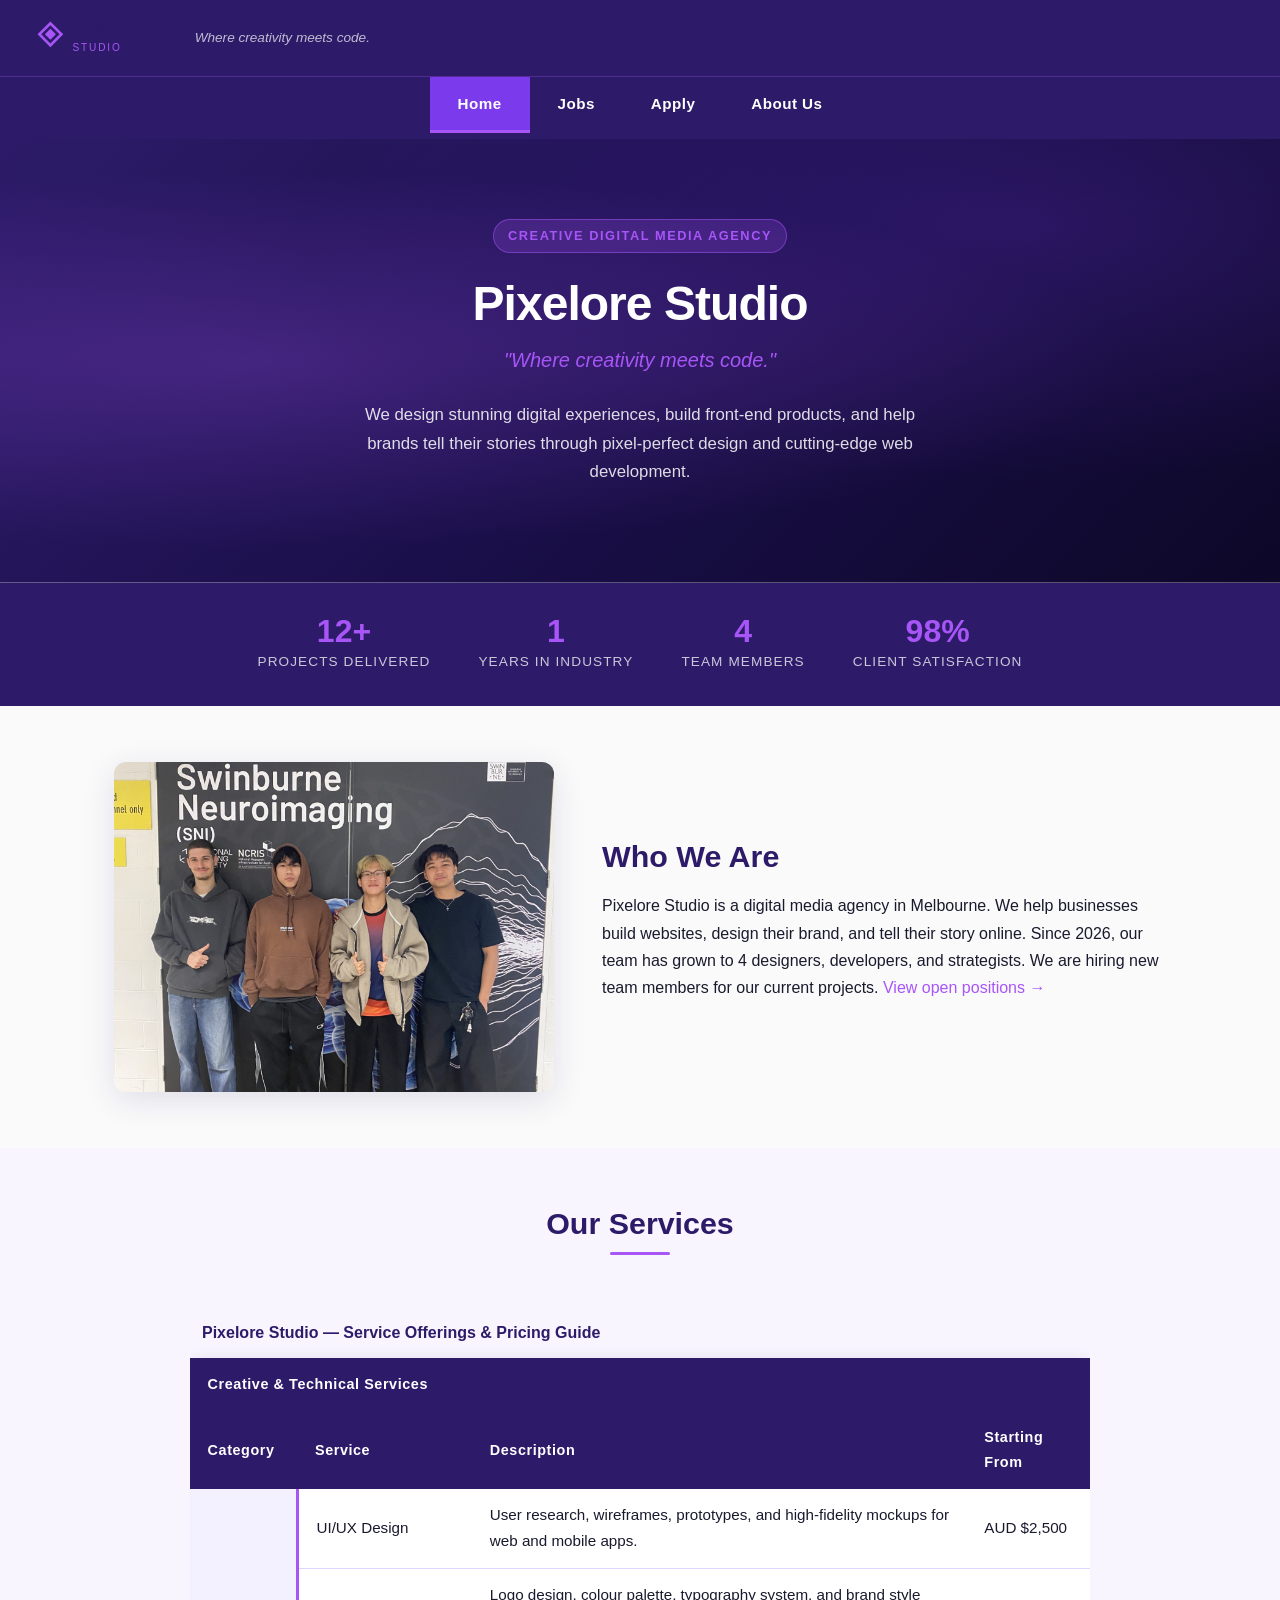
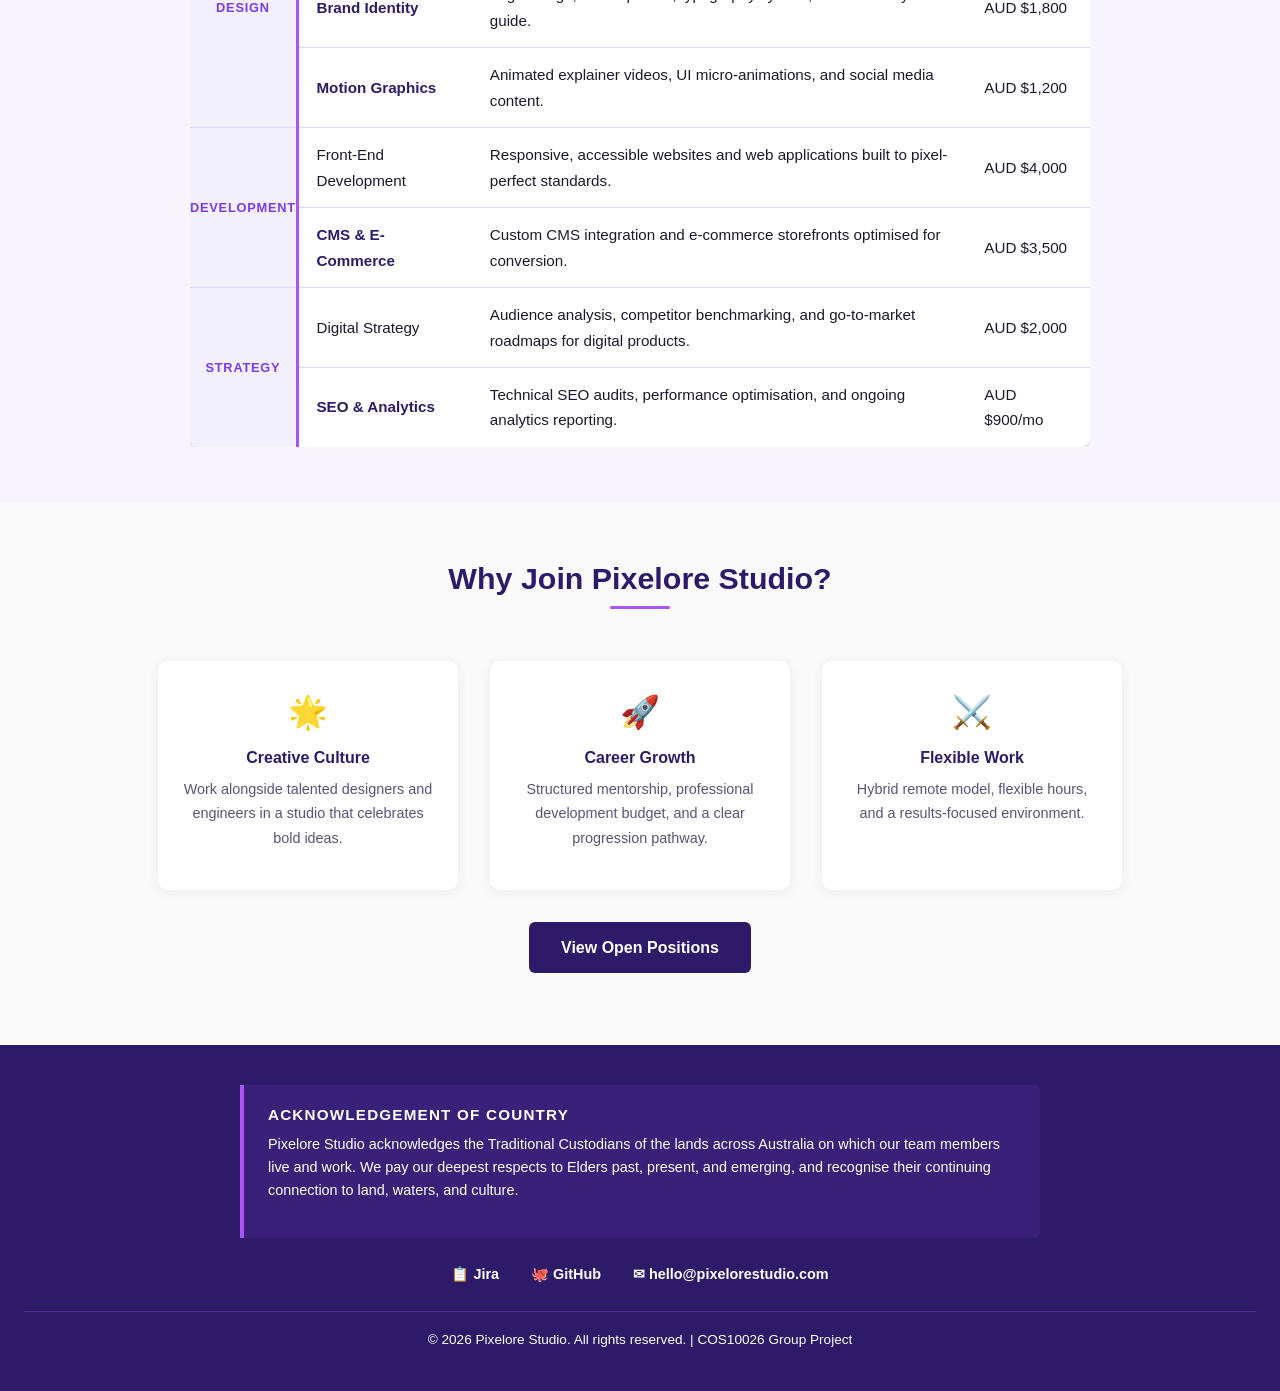
==== commit 3bf53761: "change vv" ====
--- a/index.html
+++ b/index.html
@@ -114,7 +114,7 @@
         </section>
 
         <!-- COMPANY STATS BAR -->
-        <div class="stats-bar" aria-label="Company statistics">
+        <div class="stats-bar" role="region" aria-label="Company statistics">
             <div class="stat-item">
                 <span class="stat-number">12+</span>
                 <span class="stat-label">Projects Delivered</span>
@@ -182,7 +182,7 @@
                         <tbody>
                             <!-- rowspan="3": "Design" category label spans 3 rows -->
                             <tr>
-                                <td class="category-cell" rowspan="3" scope="rowgroup">Design</td>
+                                <th class="category-cell" rowspan="3" scope="rowgroup">Design</th>
                                 <td>UI/UX Design</td>
                                 <td>User research, wireframes, prototypes, and high-fidelity mockups for web and mobile apps.</td>
                                 <td>AUD $2,500</td>
@@ -199,7 +199,7 @@
                             </tr>
                             <!-- rowspan="2": "Development" spans 2 rows -->
                             <tr>
-                                <td class="category-cell" rowspan="2" scope="rowgroup">Development</td>
+                                <th class="category-cell" rowspan="2" scope="rowgroup">Development</th>
                                 <td>Front-End Development</td>
                                 <td>Responsive, accessible websites and web applications built to pixel-perfect standards.</td>
                                 <td>AUD $4,000</td>
@@ -211,7 +211,7 @@
                             </tr>
                             <!-- rowspan="2": "Strategy" spans 2 rows -->
                             <tr>
-                                <td class="category-cell" rowspan="2" scope="rowgroup">Strategy</td>
+                                <th class="category-cell" rowspan="2" scope="rowgroup">Strategy</th>
                                 <td>Digital Strategy</td>
                                 <td>Audience analysis, competitor benchmarking, and go-to-market roadmaps for digital products.</td>
                                 <td>AUD $2,000</td>
@@ -261,7 +261,7 @@
     <!-- =====================================================
          FOOTER — Jira + GitHub + email (all 3 required)
          ===================================================== -->
-    <footer class="site-footer" role="contentinfo">
+    <footer class="site-footer">
 
         <!-- ACKNOWLEDGEMENT OF COUNTRY
              Contextual explanation required — NOT decorative -->
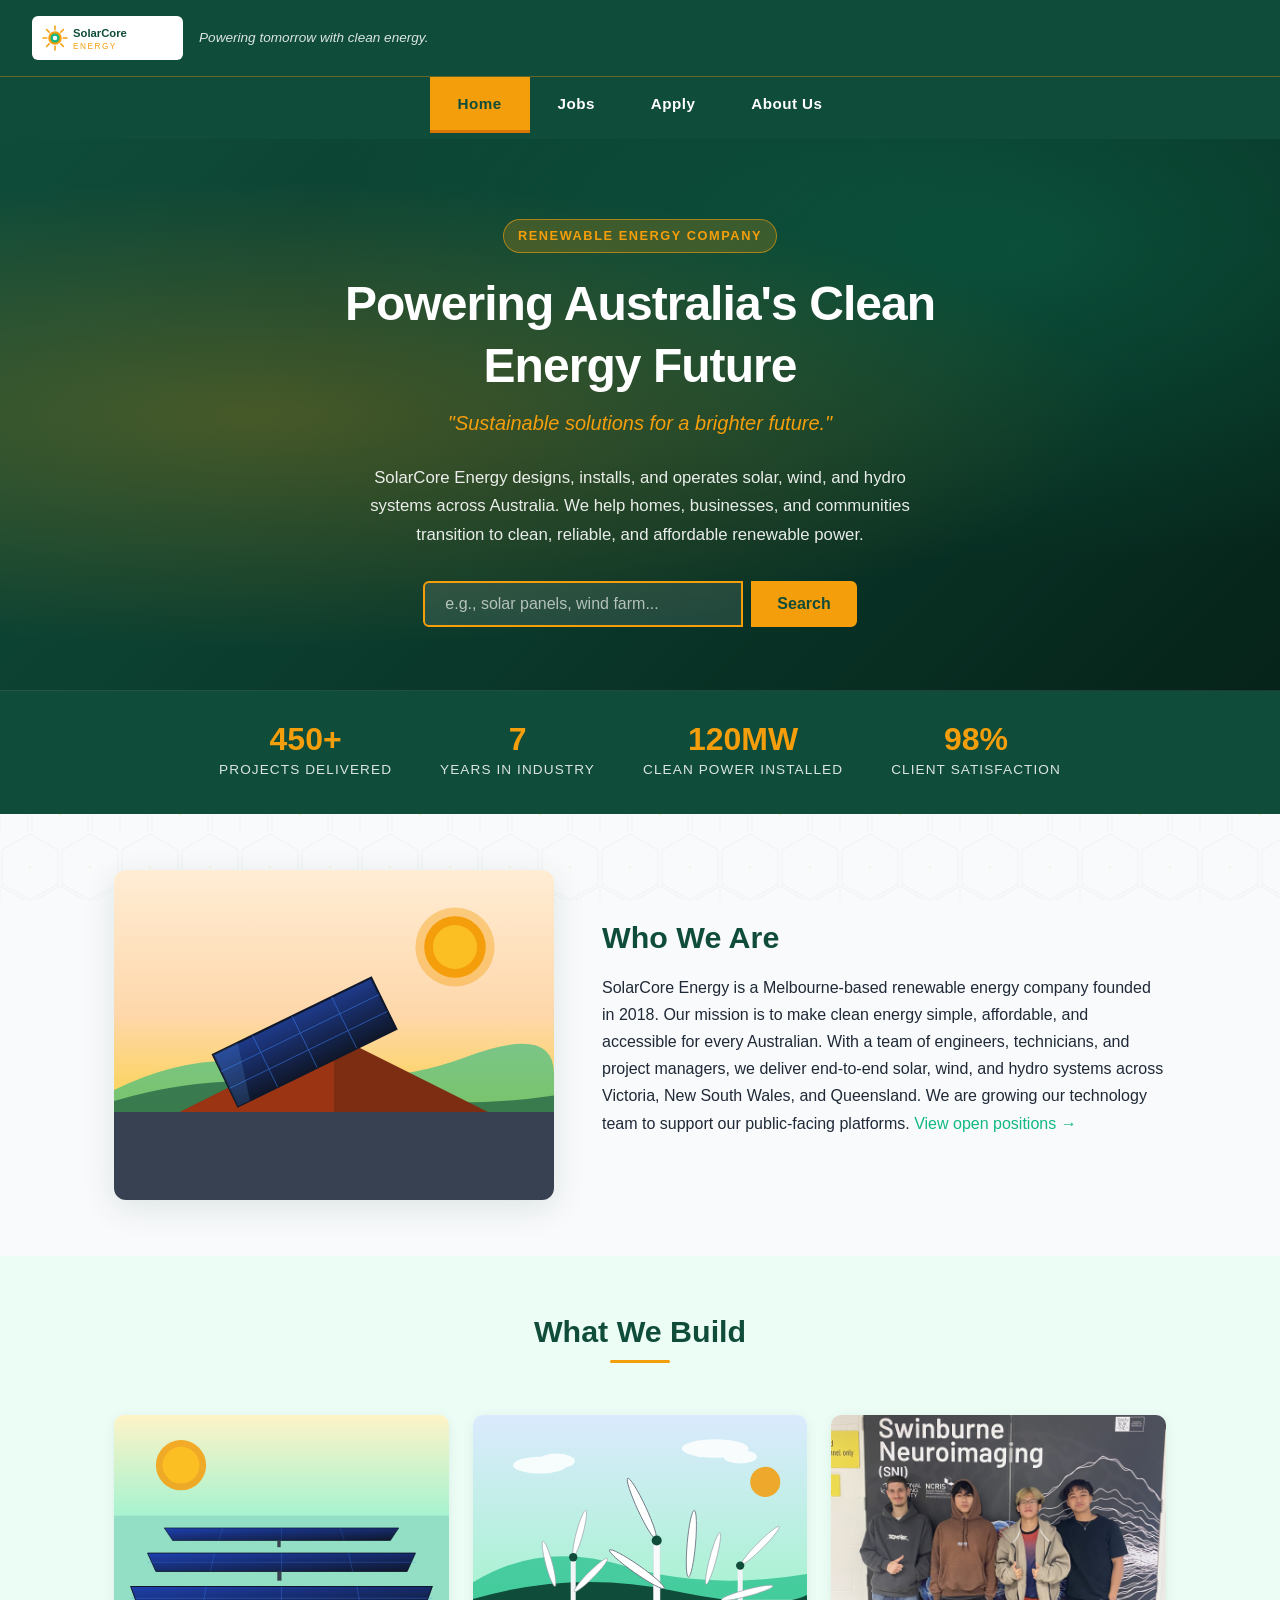
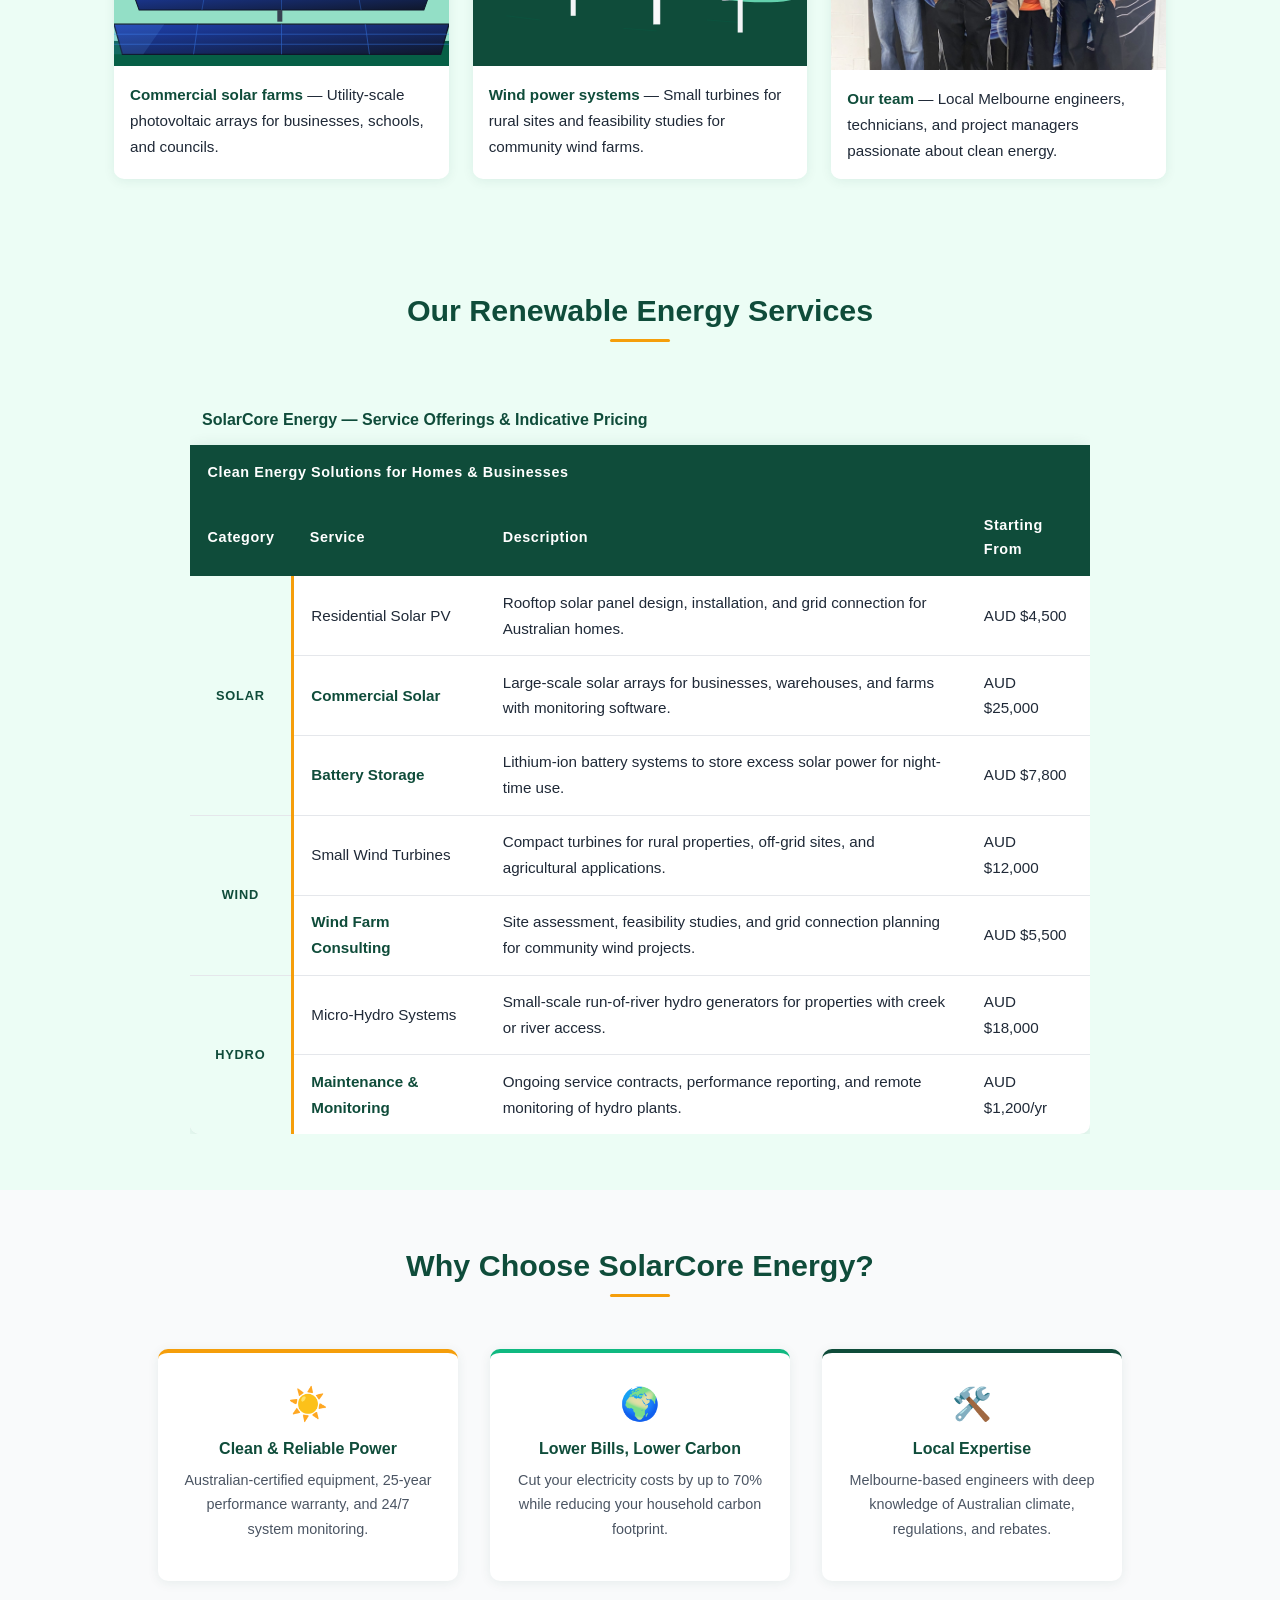
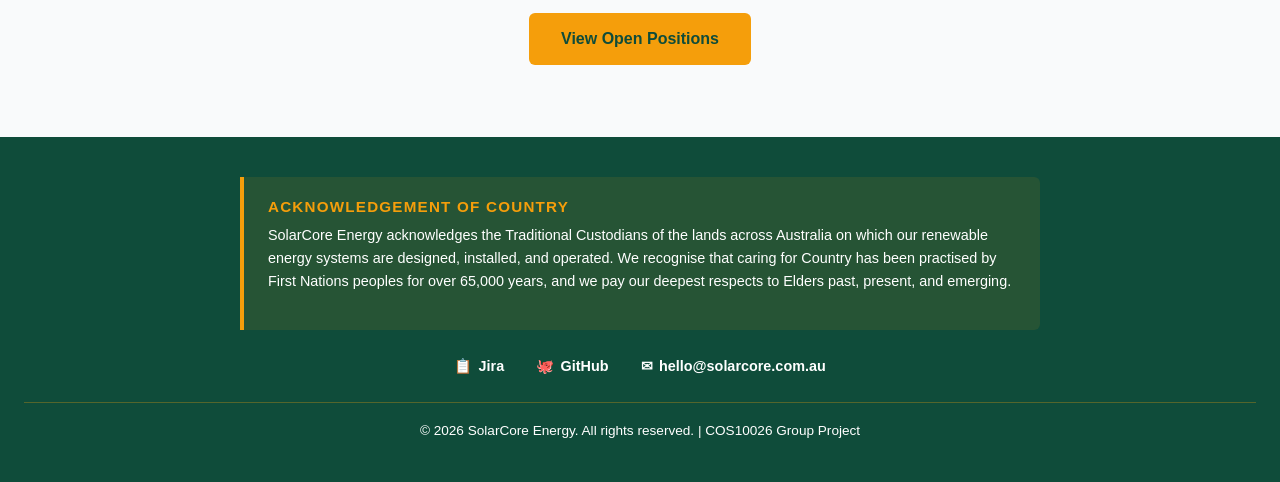
==== commit 0168eb9d: "change the topic" ====
--- a/index.html
+++ b/index.html
@@ -3,19 +3,22 @@
 <head>
     <meta charset="UTF-8">
     <meta name="viewport" content="width=device-width, initial-scale=1.0">
-    <title>Pixelore Studio — Where creativity meets code.</title>
+    <meta name="description" content="SolarCore Energy is a Melbourne-based renewable energy company delivering solar, wind, and hydro solutions for a sustainable future.">
+    <meta name="keywords" content="solar energy, wind energy, hydro power, renewable energy, sustainability, clean energy Australia, Melbourne renewable energy">
+    <meta name="author" content="Duong Danh Dat Nguyen">
+    <title>SolarCore Energy — Powering tomorrow with clean energy</title>
 
     <!-- External stylesheet (shared across all 4 pages) -->
-    <link rel="stylesheet" href="styles.css">
+    <link rel="stylesheet" href="styles/style.css">
 
     <!-- Embedded CSS (required per assignment — page-specific overrides) -->
     <style>
-        /* Hero pixel-dot decorative overlay */
+        /* Hero badge — solar gold pill */
         .hero-badge {
             display: inline-block;
-            background-color: rgba(168, 85, 247, 0.2);
-            border: 1px solid rgba(168, 85, 247, 0.5);
-            color: #A855F7;
+            background-color: rgba(245, 158, 11, 0.2);
+            border: 1px solid rgba(245, 158, 11, 0.6);
+            color: #F59E0B;
             font-size: 0.8rem;
             font-weight: 700;
             letter-spacing: 0.12em;
@@ -27,7 +30,7 @@
 
         /* Services table category rows */
         .services-section {
-            background-color: #f8f5ff;
+            background-color: #ECFDF5;
             padding: 3.5rem 1.5rem;
         }
 
@@ -38,7 +41,7 @@
             gap: 3rem;
             flex-wrap: wrap;
             padding: 2rem 1.5rem;
-            background-color: #2D1B69;
+            background-color: #0F4C3A;
             color: #ffffff;
         }
 
@@ -50,13 +53,13 @@
             display: block;
             font-size: 2rem;
             font-weight: 800;
-            color: #A855F7;
+            color: #F59E0B;
             line-height: 1;
         }
 
         .stat-item .stat-label {
             font-size: 0.85rem;
-            color: rgba(255,255,255,0.75);
+            color: rgba(255,255,255,0.85);
             text-transform: uppercase;
             letter-spacing: 0.08em;
         }
@@ -65,21 +68,20 @@
 <body>
 
     <!-- =====================================================
-         SITE HEADER — logo + company name + slogan  ( phần đâu tiên của page cái chỗ lego )
+         SITE HEADER — logo + company name + slogan
          ===================================================== -->
     <header class="site-header">
-        <a href="index.html" class="logo-link" aria-label="Pixelore Studio home">
-            <img src="images/logo.svg" alt="Pixelore Studio logo — purple diamond pixel icon with company name">
+        <a href="index.html" class="logo-link" aria-label="SolarCore Energy home">
+            <img src="images/logo.svg" alt="SolarCore Energy logo — golden sun icon with company name">
         </a>
         <!-- Inline CSS example (required by assignment) -->
-        <p style="color: rgba(255,255,255,0.7); font-size: 0.85rem; font-style: italic; margin: 0;">
-            Where creativity meets code.
+        <p style="color: rgba(255,255,255,0.85); font-size: 0.85rem; font-style: italic; margin: 0;">
+            Powering tomorrow with clean energy.
         </p>
     </header>
 
     <!-- =====================================================
          NAVIGATION — identical on ALL 4 pages
-         Copy this <nav> block unchanged to jobs, apply, about
          ===================================================== -->
     <nav class="site-nav" aria-label="Main navigation">
         <ul>
@@ -100,32 +102,45 @@
              NOT using <img> tag — satisfies assignment requirement -->
         <section class="hero" aria-label="Hero banner">
             <div class="hero-content">
-                <span class="hero-badge">Creative Digital Media Agency</span>
-                <h1>Pixelore Studio</h1>
-                <p class="hero-slogan">"Where creativity meets code."</p>
+                <span class="hero-badge">Renewable Energy Company</span>
+                <h1>Powering Australia's Clean Energy Future</h1>
+                <p class="hero-slogan">"Sustainable solutions for a brighter future."</p>
                 <p class="hero-description">
-                    We design stunning digital experiences, build front-end products,
-                    and help brands tell their stories through pixel-perfect design and
-                    cutting-edge web development.
+                    SolarCore Energy designs, installs, and operates solar, wind, and hydro
+                    systems across Australia. We help homes, businesses, and communities
+                    transition to clean, reliable, and affordable renewable power.
                 </p>
 
-
+                <!-- Search box (required by Part 1 feedback) -->
+                <form class="search-form" action="search.php" method="get" role="search" aria-label="Site search">
+                    <label for="site-search" class="visually-hidden" style="position: absolute; width: 1px; height: 1px; padding: 0; margin: -1px; overflow: hidden; clip: rect(0,0,0,0); white-space: nowrap; border: 0;">
+                        Search SolarCore services and jobs
+                    </label>
+                    <input
+                        type="search"
+                        id="site-search"
+                        name="q"
+                        placeholder="e.g., solar panels, wind farm..."
+                        aria-label="Search SolarCore services and jobs"
+                    >
+                    <button type="submit">Search</button>
+                </form>
             </div>
         </section>
 
         <!-- COMPANY STATS BAR -->
         <div class="stats-bar" role="region" aria-label="Company statistics">
             <div class="stat-item">
-                <span class="stat-number">12+</span>
+                <span class="stat-number">450+</span>
                 <span class="stat-label">Projects Delivered</span>
             </div>
             <div class="stat-item">
-                <span class="stat-number">1</span>
+                <span class="stat-number">7</span>
                 <span class="stat-label">Years in Industry</span>
             </div>
             <div class="stat-item">
-                <span class="stat-number">4</span>
-                <span class="stat-label">Team Members</span>
+                <span class="stat-number">120MW</span>
+                <span class="stat-label">Clean Power Installed</span>
             </div>
             <div class="stat-item">
                 <span class="stat-number">98%</span>
@@ -136,10 +151,10 @@
         <!-- ABOUT THE COMPANY -->
         <section aria-labelledby="about-heading">
             <div class="company-section">
-                <!-- Company image (required: at least 1 <img> on index.html) -->
+                <!-- Company image #1 -->
                 <img
-                    src="images/team-photo.jpg"
-                    alt="Pixelore Studio creative team collaborating on a digital design project in a modern open-plan office"
+                    src="images/solar-hero.svg"
+                    alt="Stylised illustration of a residential rooftop with solar panels under a bright sun and orange sky"
                     width="440"
                     height="330"
                     loading="lazy"
@@ -147,12 +162,54 @@
                 <div class="company-text">
                     <h2 id="about-heading">Who We Are</h2>
                     <p>
-                        Pixelore Studio is a digital media agency in Melbourne. We help
-                        businesses build websites, design their brand, and tell their story
-                        online. Since 2026, our team has grown to 4 designers, developers,
-                        and strategists. We are hiring new team members for our current
-                        projects. <a href="jobs.html">View open positions &rarr;</a>
+                        SolarCore Energy is a Melbourne-based renewable energy company founded
+                        in 2018. Our mission is to make clean energy simple, affordable, and
+                        accessible for every Australian. With a team of engineers, technicians,
+                        and project managers, we deliver end-to-end solar, wind, and hydro
+                        systems across Victoria, New South Wales, and Queensland.
+                        We are growing our technology team to support our public-facing platforms.
+                        <a href="jobs.html">View open positions &rarr;</a>
                     </p>
+                </div>
+            </div>
+        </section>
+
+        <!-- IMAGE GALLERY — required: 3+ images on index page (Part 1 feedback fix) -->
+        <section class="section-padded" aria-labelledby="gallery-heading" style="background-color: #ECFDF5;">
+            <div class="section-container">
+                <h2 id="gallery-heading" class="section-title">What We Build</h2>
+                <div style="display: flex; flex-wrap: wrap; gap: 1.5rem; justify-content: center;">
+
+                    <figure style="flex: 1; min-width: 260px; max-width: 340px; margin: 0; background: #fff; border-radius: 10px; overflow: hidden; box-shadow: 0 2px 12px rgba(15,76,58,0.08);">
+                        <img src="images/solar-panels.svg"
+                             alt="Top-down view of a utility-scale solar PV farm with rows of dark blue panels on green ground"
+                             width="340" height="255" loading="lazy"
+                             style="width: 100%; height: auto; display: block;">
+                        <figcaption style="padding: 1rem; font-size: 0.95rem; color: #1F2937; background-color: #fff; font-style: normal; text-align: left;">
+                            <strong style="color: #0F4C3A;">Commercial solar farms</strong> — Utility-scale photovoltaic arrays for businesses, schools, and councils.
+                        </figcaption>
+                    </figure>
+
+                    <figure style="flex: 1; min-width: 260px; max-width: 340px; margin: 0; background: #fff; border-radius: 10px; overflow: hidden; box-shadow: 0 2px 12px rgba(15,76,58,0.08);">
+                        <img src="images/wind-turbines.svg"
+                             alt="Three wind turbines on rolling green hills under a soft blue sky with clouds"
+                             width="340" height="255" loading="lazy"
+                             style="width: 100%; height: auto; display: block;">
+                        <figcaption style="padding: 1rem; font-size: 0.95rem; color: #1F2937; background-color: #fff; font-style: normal; text-align: left;">
+                            <strong style="color: #0F4C3A;">Wind power systems</strong> — Small turbines for rural sites and feasibility studies for community wind farms.
+                        </figcaption>
+                    </figure>
+
+                    <figure style="flex: 1; min-width: 260px; max-width: 340px; margin: 0; background: #fff; border-radius: 10px; overflow: hidden; box-shadow: 0 2px 12px rgba(15,76,58,0.08);">
+                        <img src="images/team-photo.jpg"
+                             alt="The SolarCore engineering team gathered at a project site in Melbourne"
+                             width="340" height="255" loading="lazy"
+                             style="width: 100%; height: 255px; object-fit: cover; display: block;">
+                        <figcaption style="padding: 1rem; font-size: 0.95rem; color: #1F2937; background-color: #fff; font-style: normal; text-align: left;">
+                            <strong style="color: #0F4C3A;">Our team</strong> — Local Melbourne engineers, technicians, and project managers passionate about clean energy.
+                        </figcaption>
+                    </figure>
+
                 </div>
             </div>
         </section>
@@ -162,15 +219,15 @@
              Satisfies: "table using cell merging — colspan or rowspan must be used meaningfully" -->
         <section class="services-section" aria-labelledby="services-heading">
             <div class="section-container">
-                <h2 id="services-heading" class="section-title">Our Services</h2>
+                <h2 id="services-heading" class="section-title">Our Renewable Energy Services</h2>
 
                 <div class="table-wrapper">
-                    <table aria-label="Pixelore Studio services overview">
-                        <caption>Pixelore Studio — Service Offerings &amp; Pricing Guide</caption>
+                    <table aria-label="SolarCore Energy services overview">
+                        <caption>SolarCore Energy &mdash; Service Offerings &amp; Indicative Pricing</caption>
                         <thead>
                             <!-- colspan="4": single header cell spanning all 4 columns -->
                             <tr>
-                                <th colspan="4" scope="colgroup">Creative &amp; Technical Services</th>
+                                <th colspan="4" scope="colgroup">Clean Energy Solutions for Homes &amp; Businesses</th>
                             </tr>
                             <tr>
                                 <th scope="col">Category</th>
@@ -180,46 +237,46 @@
                             </tr>
                         </thead>
                         <tbody>
-                            <!-- rowspan="3": "Design" category label spans 3 rows -->
-                            <tr>
-                                <th class="category-cell" rowspan="3" scope="rowgroup">Design</th>
-                                <td>UI/UX Design</td>
-                                <td>User research, wireframes, prototypes, and high-fidelity mockups for web and mobile apps.</td>
-                                <td>AUD $2,500</td>
-                            </tr>
-                            <tr>
-                                <td>Brand Identity</td>
-                                <td>Logo design, colour palette, typography system, and brand style guide.</td>
-                                <td>AUD $1,800</td>
-                            </tr>
-                            <tr>
-                                <td>Motion Graphics</td>
-                                <td>Animated explainer videos, UI micro-animations, and social media content.</td>
-                                <td>AUD $1,200</td>
-                            </tr>
-                            <!-- rowspan="2": "Development" spans 2 rows -->
-                            <tr>
-                                <th class="category-cell" rowspan="2" scope="rowgroup">Development</th>
-                                <td>Front-End Development</td>
-                                <td>Responsive, accessible websites and web applications built to pixel-perfect standards.</td>
-                                <td>AUD $4,000</td>
-                            </tr>
-                            <tr>
-                                <td>CMS &amp; E-Commerce</td>
-                                <td>Custom CMS integration and e-commerce storefronts optimised for conversion.</td>
-                                <td>AUD $3,500</td>
-                            </tr>
-                            <!-- rowspan="2": "Strategy" spans 2 rows -->
-                            <tr>
-                                <th class="category-cell" rowspan="2" scope="rowgroup">Strategy</th>
-                                <td>Digital Strategy</td>
-                                <td>Audience analysis, competitor benchmarking, and go-to-market roadmaps for digital products.</td>
-                                <td>AUD $2,000</td>
-                            </tr>
-                            <tr>
-                                <td>SEO &amp; Analytics</td>
-                                <td>Technical SEO audits, performance optimisation, and ongoing analytics reporting.</td>
-                                <td>AUD $900/mo</td>
+                            <!-- rowspan="3": "Solar" category label spans 3 rows -->
+                            <tr>
+                                <th class="category-cell" rowspan="3" scope="rowgroup">Solar</th>
+                                <td>Residential Solar PV</td>
+                                <td>Rooftop solar panel design, installation, and grid connection for Australian homes.</td>
+                                <td>AUD $4,500</td>
+                            </tr>
+                            <tr>
+                                <td>Commercial Solar</td>
+                                <td>Large-scale solar arrays for businesses, warehouses, and farms with monitoring software.</td>
+                                <td>AUD $25,000</td>
+                            </tr>
+                            <tr>
+                                <td>Battery Storage</td>
+                                <td>Lithium-ion battery systems to store excess solar power for night-time use.</td>
+                                <td>AUD $7,800</td>
+                            </tr>
+                            <!-- rowspan="2": "Wind" spans 2 rows -->
+                            <tr>
+                                <th class="category-cell" rowspan="2" scope="rowgroup">Wind</th>
+                                <td>Small Wind Turbines</td>
+                                <td>Compact turbines for rural properties, off-grid sites, and agricultural applications.</td>
+                                <td>AUD $12,000</td>
+                            </tr>
+                            <tr>
+                                <td>Wind Farm Consulting</td>
+                                <td>Site assessment, feasibility studies, and grid connection planning for community wind projects.</td>
+                                <td>AUD $5,500</td>
+                            </tr>
+                            <!-- rowspan="2": "Hydro" spans 2 rows -->
+                            <tr>
+                                <th class="category-cell" rowspan="2" scope="rowgroup">Hydro</th>
+                                <td>Micro-Hydro Systems</td>
+                                <td>Small-scale run-of-river hydro generators for properties with creek or river access.</td>
+                                <td>AUD $18,000</td>
+                            </tr>
+                            <tr>
+                                <td>Maintenance &amp; Monitoring</td>
+                                <td>Ongoing service contracts, performance reporting, and remote monitoring of hydro plants.</td>
+                                <td>AUD $1,200/yr</td>
                             </tr>
                         </tbody>
                     </table>
@@ -230,26 +287,26 @@
         <!-- WHY JOIN US (additional content for richness) -->
         <section class="section-padded" aria-labelledby="join-heading">
             <div class="section-container">
-                <h2 id="join-heading" class="section-title">Why Join Pixelore Studio?</h2>
+                <h2 id="join-heading" class="section-title">Why Choose SolarCore Energy?</h2>
                 <div style="display: flex; gap: 2rem; flex-wrap: wrap; justify-content: center; margin-top: 1rem;">
-                    <div style="flex: 1; min-width: 220px; max-width: 300px; text-align: center; padding: 1.5rem; background: #fff; border-radius: 10px; box-shadow: 0 2px 12px rgba(45,27,105,0.08);">
-                        <p style="font-size: 2rem; margin-bottom: 0.5rem;">&#127775;</p>
-                        <h3 style="font-size: 1rem; margin-bottom: 0.5rem;">Creative Culture</h3>
-                        <p style="font-size: 0.9rem; color: #555577;">Work alongside talented designers and engineers in a studio that celebrates bold ideas.</p>
+                    <div style="flex: 1; min-width: 220px; max-width: 300px; text-align: center; padding: 1.5rem; background: #fff; border-radius: 10px; box-shadow: 0 2px 12px rgba(15,76,58,0.08); border-top: 4px solid #F59E0B;">
+                        <p style="font-size: 2rem; margin-bottom: 0.5rem;" aria-hidden="true">&#9728;&#65039;</p>
+                        <h3 style="font-size: 1rem; margin-bottom: 0.5rem;">Clean &amp; Reliable Power</h3>
+                        <p style="font-size: 0.9rem; color: #4B5563;">Australian-certified equipment, 25-year performance warranty, and 24/7 system monitoring.</p>
                     </div>
-                    <div style="flex: 1; min-width: 220px; max-width: 300px; text-align: center; padding: 1.5rem; background: #fff; border-radius: 10px; box-shadow: 0 2px 12px rgba(45,27,105,0.08);">
-                        <p style="font-size: 2rem; margin-bottom: 0.5rem;">&#128640;</p>
-                        <h3 style="font-size: 1rem; margin-bottom: 0.5rem;">Career Growth</h3>
-                        <p style="font-size: 0.9rem; color: #555577;">Structured mentorship, professional development budget, and a clear progression pathway.</p>
+                    <div style="flex: 1; min-width: 220px; max-width: 300px; text-align: center; padding: 1.5rem; background: #fff; border-radius: 10px; box-shadow: 0 2px 12px rgba(15,76,58,0.08); border-top: 4px solid #10B981;">
+                        <p style="font-size: 2rem; margin-bottom: 0.5rem;" aria-hidden="true">&#127757;</p>
+                        <h3 style="font-size: 1rem; margin-bottom: 0.5rem;">Lower Bills, Lower Carbon</h3>
+                        <p style="font-size: 0.9rem; color: #4B5563;">Cut your electricity costs by up to 70% while reducing your household carbon footprint.</p>
                     </div>
-                    <div style="flex: 1; min-width: 220px; max-width: 300px; text-align: center; padding: 1.5rem; background: #fff; border-radius: 10px; box-shadow: 0 2px 12px rgba(45,27,105,0.08);">
-                        <p style="font-size: 2rem; margin-bottom: 0.5rem;">&#9876;&#65039;</p>
-                        <h3 style="font-size: 1rem; margin-bottom: 0.5rem;">Flexible Work</h3>
-                        <p style="font-size: 0.9rem; color: #555577;">Hybrid remote model, flexible hours, and a results-focused environment.</p>
+                    <div style="flex: 1; min-width: 220px; max-width: 300px; text-align: center; padding: 1.5rem; background: #fff; border-radius: 10px; box-shadow: 0 2px 12px rgba(15,76,58,0.08); border-top: 4px solid #0F4C3A;">
+                        <p style="font-size: 2rem; margin-bottom: 0.5rem;" aria-hidden="true">&#128736;&#65039;</p>
+                        <h3 style="font-size: 1rem; margin-bottom: 0.5rem;">Local Expertise</h3>
+                        <p style="font-size: 0.9rem; color: #4B5563;">Melbourne-based engineers with deep knowledge of Australian climate, regulations, and rebates.</p>
                     </div>
                 </div>
                 <p class="text-center mt-2">
-                    <a href="jobs.html" style="display: inline-block; padding: 0.75rem 2rem; background-color: #2D1B69; color: #fff; border-radius: 6px; font-weight: 700;">
+                    <a href="jobs.html" style="display: inline-block; padding: 0.75rem 2rem; background-color: #F59E0B; color: #0F4C3A; border-radius: 6px; font-weight: 700;">
                         View Open Positions
                     </a>
                 </p>
@@ -263,33 +320,34 @@
          ===================================================== -->
     <footer class="site-footer">
 
-        <!-- ACKNOWLEDGEMENT OF COUNTRY
+        <!-- ACKNOWLEDGEMENT OF COUNTRY (sustainability-themed)
              Contextual explanation required — NOT decorative -->
         <section class="footer-acknowledgement" aria-label="Acknowledgement of Country">
             <h3>Acknowledgement of Country</h3>
             <p>
-                Pixelore Studio acknowledges the Traditional Custodians of the lands across
-                Australia on which our team members live and work. We pay our deepest respects
-                to Elders past, present, and emerging, and recognise their continuing connection
-                to land, waters, and culture.
+                SolarCore Energy acknowledges the Traditional Custodians of the lands across
+                Australia on which our renewable energy systems are designed, installed, and
+                operated. We recognise that caring for Country has been practised by First
+                Nations peoples for over 65,000 years, and we pay our deepest respects to
+                Elders past, present, and emerging.
             </p>
         </section>
 
         <!-- FOOTER LINKS — all 3 required: Jira + GitHub + email -->
         <nav class="footer-links" aria-label="Footer links">
             <a href="https://student-team-webprj.atlassian.net/jira/software/c/projects/PSW/boards/3/backlog" aria-label="Visit our Jira project board" target="_blank" rel="noopener noreferrer">
-                &#128203; Jira
+                <span aria-hidden="true">&#128203;</span> Jira
             </a>
             <a href="https://github.com/datbeo06/cos10026-pixelore-studio" aria-label="Visit our GitHub repository" target="_blank" rel="noopener noreferrer">
-                &#128025; GitHub
+                <span aria-hidden="true">&#128025;</span> GitHub
             </a>
-            <a href="mailto:hello@pixelorestudio.com" aria-label="Email Pixelore Studio">
-                &#9993; hello@pixelorestudio.com
+            <a href="mailto:hello@solarcore.com.au" aria-label="Email SolarCore Energy">
+                <span aria-hidden="true">&#9993;</span> hello@solarcore.com.au
             </a>
         </nav>
 
         <div class="footer-bottom">
-            <p>&copy; 2026 Pixelore Studio. All rights reserved. | COS10026 Group Project</p>
+            <p>&copy; 2026 SolarCore Energy. All rights reserved. | COS10026 Group Project</p>
         </div>
 
     </footer>
--- a/styles/style.css
+++ b/styles/style.css
@@ -0,0 +1,1013 @@
+/* ==========================================================
+   style.css — SolarCore Energy | COS10026 Group Project
+   Single consolidated stylesheet for all 4 pages.
+   Includes: shared base + page-specific rules for index/jobs/apply/about.
+   ========================================================== */
+
+/* ----------------------------------------------------------
+   1. CSS CUSTOM PROPERTIES (SolarCore Sunrise Palette)
+   ---------------------------------------------------------- */
+:root {
+    --primary:      #0F4C3A;   /* deep forest green */
+    --accent:       #F59E0B;   /* solar gold */
+    --accent-dark:  #D97706;   /* darker gold for hover */
+    --secondary:    #10B981;   /* emerald (links / success) */
+    --bg:           #F9FAFB;   /* off-white background */
+    --bg-section:   #ECFDF5;   /* tinted green section bg */
+    --text:         #1F2937;   /* charcoal body text */
+    --text-light:   #4B5563;   /* secondary text */
+    --white:        #ffffff;
+    --border:       #E5E7EB;   /* light gray border */
+    --shadow:       rgba(15, 76, 58, 0.12);
+}
+
+/* ----------------------------------------------------------
+   2. CSS RESET & BASE
+   ---------------------------------------------------------- */
+*, *::before, *::after {
+    box-sizing: border-box;
+    margin: 0;
+    padding: 0;
+}
+
+html {
+    scroll-behavior: smooth;
+}
+
+body {
+    font-family: 'Segoe UI', Arial, sans-serif;
+    background-color: var(--bg);
+    /* Tiled hexagon pattern (solar PV cell motif) — Part 1 feedback fix */
+    background-image: url('images/bg-pattern.svg');
+    background-repeat: repeat;
+    background-attachment: fixed;
+    color: var(--text);
+    font-size: 16px;
+    line-height: 1.7;
+    min-height: 100vh;
+    display: flex;
+    flex-direction: column;
+}
+
+main {
+    flex: 1;
+}
+
+img {
+    max-width: 100%;
+    height: auto;
+    display: block;
+}
+
+a {
+    color: var(--secondary);
+    text-decoration: none;
+    transition: color 0.2s ease;
+}
+
+a:hover {
+    color: var(--accent-dark);
+    text-decoration: underline;
+}
+
+/* Accessibility: visible focus states (WCAG 2.1 AA) */
+a:focus,
+button:focus,
+input:focus,
+select:focus,
+textarea:focus {
+    outline: 3px solid var(--accent);
+    outline-offset: 2px;
+}
+
+/* ----------------------------------------------------------
+   3. TYPOGRAPHY
+   ---------------------------------------------------------- */
+h1, h2, h3, h4, h5, h6 {
+    font-family: 'Segoe UI', Arial, sans-serif;
+    color: var(--primary);
+    line-height: 1.3;
+    margin-bottom: 0.75rem;
+}
+
+h1 { font-size: 2.5rem; font-weight: 800; }
+h2 { font-size: 1.9rem; font-weight: 700; }
+h3 { font-size: 1.4rem; font-weight: 600; }
+h4 { font-size: 1.1rem; font-weight: 600; }
+
+p {
+    margin-bottom: 1rem;
+    color: var(--text);
+}
+
+ul, ol {
+    padding-left: 1.5rem;
+    margin-bottom: 1rem;
+}
+
+li {
+    margin-bottom: 0.4rem;
+}
+
+/* ----------------------------------------------------------
+   4. SHARED HEADER (site-header)
+   ---------------------------------------------------------- */
+.site-header {
+    background-color: var(--primary);
+    padding: 1rem 2rem;
+    display: flex;
+    align-items: center;
+    gap: 1rem;
+}
+
+.site-header .logo-link {
+    display: flex;
+    align-items: center;
+    gap: 0.75rem;
+    text-decoration: none;
+}
+
+.site-header .logo-link img {
+    height: 44px;
+    width: auto;
+    background-color: var(--white);
+    padding: 4px 8px;
+    border-radius: 6px;
+}
+
+/* Header tagline (used as a class alternative to inline style) */
+.tagline {
+    color: rgba(255, 255, 255, 0.85);
+    font-size: 0.85rem;
+    font-style: italic;
+    margin: 0;
+}
+
+/* ----------------------------------------------------------
+   5. SHARED NAVIGATION — identical on all 4 pages
+   ---------------------------------------------------------- */
+nav.site-nav {
+    background-color: var(--primary);
+    border-top: 1px solid rgba(245, 158, 11, 0.35);
+}
+
+nav.site-nav ul {
+    list-style: none;
+    padding: 0;
+    margin: 0;
+    display: flex;
+    justify-content: center;
+    gap: 0;
+}
+
+nav.site-nav ul li a {
+    display: block;
+    color: var(--white);
+    text-decoration: none;
+    padding: 0.85rem 1.75rem;
+    font-weight: 600;
+    font-size: 0.95rem;
+    letter-spacing: 0.03em;
+    transition: background-color 0.2s ease, color 0.2s ease;
+}
+
+nav.site-nav ul li a:hover,
+nav.site-nav ul li a:focus {
+    background-color: var(--accent);
+    color: var(--primary);
+    text-decoration: none;
+    outline: none;
+}
+
+nav.site-nav ul li a.active {
+    background-color: var(--accent);
+    color: var(--primary);
+    border-bottom: 3px solid var(--accent-dark);
+}
+
+/* ----------------------------------------------------------
+   6. PAGE SECTIONS — shared layout helpers
+   ---------------------------------------------------------- */
+.section-container {
+    max-width: 1100px;
+    margin: 0 auto;
+    padding: 0 1.5rem;
+}
+
+.section-padded {
+    padding: 3.5rem 1.5rem;
+}
+
+.section-tinted {
+    background-color: var(--bg-section);
+}
+
+.section-title {
+    text-align: center;
+    margin-bottom: 2.5rem;
+    position: relative;
+    padding-bottom: 0.75rem;
+}
+
+.section-title::after {
+    content: '';
+    display: block;
+    width: 60px;
+    height: 3px;
+    background-color: var(--accent);
+    margin: 0.5rem auto 0;
+    border-radius: 2px;
+}
+
+/* ----------------------------------------------------------
+   7. SHARED FOOTER
+   ---------------------------------------------------------- */
+footer.site-footer {
+    background-color: var(--primary);
+    color: var(--white);
+    padding: 2.5rem 1.5rem 1.5rem;
+    margin-top: auto;
+}
+
+.footer-links {
+    display: flex;
+    justify-content: center;
+    gap: 2rem;
+    flex-wrap: wrap;
+    margin-bottom: 1.5rem;
+}
+
+.footer-links a {
+    color: var(--white);
+    font-weight: 600;
+    font-size: 0.9rem;
+    display: flex;
+    align-items: center;
+    gap: 0.4rem;
+    transition: color 0.2s ease;
+}
+
+.footer-links a:hover,
+.footer-links a:focus {
+    color: var(--accent);
+    text-decoration: underline;
+}
+
+.footer-bottom p {
+    color: var(--white);
+}
+
+.footer-bottom {
+    text-align: center;
+    font-size: 0.85rem;
+    color: var(--white);
+    border-top: 1px solid rgba(245, 158, 11, 0.3);
+    padding-top: 1rem;
+}
+
+.footer-acknowledgement {
+    max-width: 800px;
+    margin: 0 auto 1.5rem;
+    padding: 1.25rem 1.5rem;
+    background-color: rgba(245, 158, 11, 0.1);
+    border-left: 4px solid var(--accent);
+    border-radius: 0 6px 6px 0;
+    font-size: 0.9rem;
+    color: var(--white);
+    line-height: 1.6;
+    text-align: left;
+}
+
+.footer-acknowledgement p {
+    color: var(--white);
+}
+
+.footer-acknowledgement h2,
+.footer-acknowledgement h3 {
+    color: var(--accent);
+    font-size: 0.95rem;
+    margin-bottom: 0.5rem;
+    text-transform: uppercase;
+    letter-spacing: 0.08em;
+}
+
+/* ==========================================================
+   PAGE-SPECIFIC RULES
+   ========================================================== */
+
+/* ----------------------------------------------------------
+   8. INDEX.HTML — HERO SECTION
+   ---------------------------------------------------------- */
+.hero {
+    background-image:
+        radial-gradient(ellipse at 20% 50%, rgba(245, 158, 11, 0.25) 0%, transparent 60%),
+        radial-gradient(ellipse at 80% 20%, rgba(16, 185, 129, 0.2) 0%, transparent 50%),
+        linear-gradient(135deg, #0F4C3A 0%, #0A3A2C 50%, #062319 100%);
+    background-size: cover;
+    background-position: center;
+    background-attachment: scroll;
+    color: var(--white);
+    padding: 5rem 1.5rem 4rem;
+    text-align: center;
+    position: relative;
+    overflow: hidden;
+}
+
+.hero-content {
+    position: relative;
+    z-index: 1;
+    max-width: 700px;
+    margin: 0 auto;
+}
+
+.hero h1 {
+    color: var(--white);
+    font-size: 3rem;
+    font-weight: 800;
+    margin-bottom: 0.5rem;
+    letter-spacing: -0.02em;
+}
+
+.hero .hero-slogan {
+    color: var(--accent);
+    font-size: 1.25rem;
+    font-style: italic;
+    margin-bottom: 1.5rem;
+}
+
+.hero .hero-description {
+    color: rgba(255, 255, 255, 0.9);
+    font-size: 1.05rem;
+    margin-bottom: 2rem;
+    max-width: 560px;
+    margin-left: auto;
+    margin-right: auto;
+}
+
+/* ----------------------------------------------------------
+   9. INDEX.HTML — SEARCH BOX
+   ---------------------------------------------------------- */
+.search-form {
+    display: flex;
+    justify-content: center;
+    gap: 0.5rem;
+    flex-wrap: wrap;
+    margin-top: 1.5rem;
+}
+
+.search-form input[type="search"] {
+    padding: 0.75rem 1.25rem;
+    font-size: 1rem;
+    border: 2px solid var(--accent);
+    border-radius: 6px 0 0 6px;
+    background-color: rgba(255, 255, 255, 0.1);
+    color: var(--white);
+    width: 320px;
+    max-width: 100%;
+    transition: border-color 0.2s ease, background-color 0.2s ease;
+}
+
+.search-form input[type="search"]::placeholder {
+    color: rgba(255, 255, 255, 0.65);
+}
+
+.search-form input[type="search"]:focus {
+    background-color: rgba(255, 255, 255, 0.15);
+    border-color: var(--white);
+    outline: none;
+}
+
+.search-form button {
+    padding: 0.75rem 1.5rem;
+    font-size: 1rem;
+    font-weight: 700;
+    background-color: var(--accent);
+    color: var(--primary);
+    border: 2px solid var(--accent);
+    border-radius: 0 6px 6px 0;
+    cursor: pointer;
+    transition: background-color 0.2s ease, border-color 0.2s ease;
+}
+
+.search-form button:hover,
+.search-form button:focus {
+    background-color: var(--accent-dark);
+    border-color: var(--accent-dark);
+    color: var(--white);
+}
+
+/* ----------------------------------------------------------
+   10. INDEX.HTML — COMPANY INFO SECTION
+   ---------------------------------------------------------- */
+.company-section {
+    display: flex;
+    gap: 3rem;
+    align-items: center;
+    max-width: 1100px;
+    margin: 0 auto;
+    padding: 3.5rem 1.5rem;
+    flex-wrap: wrap;
+}
+
+.company-section img {
+    width: 100%;
+    max-width: 440px;
+    border-radius: 12px;
+    box-shadow: 0 8px 32px var(--shadow);
+    object-fit: cover;
+    aspect-ratio: 4/3;
+}
+
+.company-text {
+    flex: 1;
+    min-width: 260px;
+}
+
+.company-text h2 {
+    margin-bottom: 1rem;
+}
+
+/* ----------------------------------------------------------
+   11. INDEX.HTML — SERVICES TABLE
+   ---------------------------------------------------------- */
+.table-wrapper {
+    overflow-x: auto;
+    margin: 0 auto;
+    max-width: 900px;
+}
+
+table {
+    width: 100%;
+    border-collapse: collapse;
+    font-size: 0.95rem;
+    background-color: var(--white);
+    box-shadow: 0 2px 16px var(--shadow);
+    border-radius: 10px;
+    overflow: hidden;
+}
+
+table caption {
+    font-weight: 700;
+    font-size: 1rem;
+    color: var(--primary);
+    padding: 0.75rem;
+    text-align: left;
+    caption-side: top;
+}
+
+table thead tr {
+    background-color: var(--primary);
+    color: var(--white);
+}
+
+table thead th {
+    padding: 0.9rem 1.1rem;
+    text-align: left;
+    font-weight: 700;
+    font-size: 0.9rem;
+    letter-spacing: 0.04em;
+    color: var(--white);
+}
+
+table tbody tr {
+    border-bottom: 1px solid var(--border);
+    transition: background-color 0.15s ease;
+}
+
+table tbody tr:last-child {
+    border-bottom: none;
+}
+
+table tbody tr:hover {
+    background-color: var(--bg-section);
+}
+
+table tbody td {
+    padding: 0.85rem 1.1rem;
+    vertical-align: middle;
+    color: var(--text);
+}
+
+table tbody td:first-child {
+    font-weight: 600;
+    color: var(--primary);
+}
+
+.category-cell {
+    background-color: var(--bg-section);
+    font-weight: 700 !important;
+    color: var(--primary) !important;
+    text-transform: uppercase;
+    font-size: 0.8rem;
+    letter-spacing: 0.06em;
+    border-right: 3px solid var(--accent);
+}
+
+/* ----------------------------------------------------------
+   12. JOBS.HTML — generic ASIDE element
+   ---------------------------------------------------------- */
+aside {
+    float: right;
+    width: 25%;
+    margin: 0 0 1.5rem 2rem;
+    padding: 1.25rem;
+    border: 1px solid var(--accent);
+    border-radius: 8px;
+    background-color: var(--bg-section);
+    font-size: 0.9rem;
+}
+
+aside h3 {
+    font-size: 1rem;
+    color: var(--primary);
+    margin-bottom: 0.75rem;
+    padding-bottom: 0.5rem;
+    border-bottom: 2px solid var(--border);
+}
+
+.clearfix::after {
+    content: '';
+    display: table;
+    clear: both;
+}
+
+/* ----------------------------------------------------------
+   13. JOBS.HTML — Main content layout & cards
+   ---------------------------------------------------------- */
+.content-container {
+    max-width: 1150px;
+    margin: 32px auto 48px;
+    padding: 0 19.2px;
+    overflow: hidden;
+}
+
+.jobs-intro {
+    background-color: var(--bg-section);
+    border-radius: 8px;
+    box-shadow: 0 2px 10px rgba(15, 76, 58, 0.08);
+    padding: 19.2px;
+    margin-bottom: 32px;
+    border-left: 4px solid var(--accent);
+}
+
+.job-aside {
+    float: right;
+    width: 25%;
+    margin: 0 0 24px 32px;
+    padding: 16px;
+    border: 2px solid var(--accent);
+    border-radius: 8px;
+    background-color: var(--bg-section);
+    box-shadow: 0 2px 8px rgba(15, 76, 58, 0.08);
+}
+
+.job-aside h2 {
+    margin-top: 0;
+    color: var(--primary);
+    font-size: 20.8px;
+}
+
+.job-aside ul {
+    padding-left: 19.2px;
+    margin-bottom: 0;
+}
+
+.job-card {
+    background-color: var(--white);
+    border-radius: 8px;
+    box-shadow: 0 2px 10px rgba(15, 76, 58, 0.08);
+    padding: 22.4px;
+    margin-bottom: 28.8px;
+    width: 72%;
+    border-top: 4px solid var(--accent);
+}
+
+.job-card h2 {
+    margin-top: 0;
+    color: var(--primary);
+    font-size: 26px;
+}
+
+.job-card h3 {
+    margin-top: 19.2px;
+    margin-bottom: 8px;
+    color: var(--primary);
+    font-size: 17px;
+}
+
+.job-card .job-reference {
+    font-weight: 700;
+    color: var(--accent-dark);
+}
+
+.job-card ol,
+.job-card ul {
+    padding-left: 22px;
+}
+
+.job-card li {
+    margin-bottom: 7px;
+}
+
+.application-note {
+    clear: both;
+    background-color: #FEF3C7;
+    border-radius: 8px;
+    padding: 19.2px;
+    margin-top: 16px;
+    margin-bottom: 32px;
+    box-shadow: 0 2px 10px rgba(15, 76, 58, 0.08);
+    border-left: 4px solid var(--accent);
+}
+
+.application-note h2 {
+    margin-top: 0;
+    color: var(--primary);
+}
+
+/* ----------------------------------------------------------
+   14. APPLY.HTML — Form layout & components
+   ---------------------------------------------------------- */
+.apply-intro {
+    background-color: var(--bg-section);
+    padding: 1.5rem;
+    border-radius: 10px;
+    border-left: 5px solid var(--accent);
+    margin-bottom: 2rem;
+}
+
+.application-form {
+    max-width: 720px;
+    margin: auto;
+    background: var(--white);
+    padding: 2rem;
+    border-radius: 12px;
+    box-shadow: 0 2px 16px rgba(15, 76, 58, 0.1);
+}
+
+.form-group {
+    margin-bottom: 1.2rem;
+    display: flex;
+    flex-direction: column;
+}
+
+.form-row {
+    display: flex;
+    gap: 1rem;
+    flex-wrap: wrap;
+}
+
+.form-row .form-group {
+    flex: 1;
+}
+
+.application-form label {
+    font-weight: 600;
+    margin-bottom: 0.3rem;
+    color: var(--primary);
+}
+
+.application-form input,
+.application-form select,
+.application-form textarea {
+    padding: 0.6rem;
+    border: 1px solid var(--border);
+    border-radius: 6px;
+    font-family: inherit;
+    font-size: 1rem;
+}
+
+.application-form input:focus,
+.application-form select:focus,
+.application-form textarea:focus {
+    border-color: var(--accent);
+    outline: 2px solid rgba(245, 158, 11, 0.3);
+    outline-offset: 1px;
+}
+
+.btn-submit {
+    width: 100%;
+    padding: 0.85rem;
+    background-color: var(--accent);
+    color: var(--primary);
+    border: none;
+    border-radius: 8px;
+    margin-top: 1rem;
+    cursor: pointer;
+    font-weight: 700;
+    font-size: 1rem;
+    transition: background-color 0.2s ease, color 0.2s ease;
+}
+
+.btn-submit:hover {
+    background-color: var(--accent-dark);
+    color: var(--white);
+}
+
+/* ----------------------------------------------------------
+   15. ABOUT.HTML — Team intro card, definition list, quotes
+   ---------------------------------------------------------- */
+.team-intro-card {
+    background: var(--bg-section);
+    padding: 1.5rem 2rem;
+    border-radius: 16px;
+    margin: 0 0 2rem 0;
+    border-left: 4px solid var(--accent);
+}
+
+.team-intro-card ul,
+.team-intro-card ol {
+    margin: 0.5rem 0 0.5rem 1.5rem;
+}
+
+.team-intro-card li {
+    margin: 0.4rem 0;
+}
+
+.contrib-definition-list {
+    background: var(--white);
+    border-left: 4px solid var(--accent);
+    padding: 0.5rem 1.5rem;
+    border-radius: 12px;
+    margin: 1.5rem 0;
+    box-shadow: 0 2px 8px rgba(0,0,0,0.05);
+}
+
+.contrib-definition-list dt {
+    font-weight: 700;
+    font-size: 1.1rem;
+    color: var(--primary);
+    margin-top: 1rem;
+    padding-top: 0.5rem;
+}
+
+.contrib-definition-list dt:first-of-type {
+    margin-top: 0;
+    padding-top: 0;
+}
+
+.contrib-definition-list dd {
+    margin-left: 1.2rem;
+    margin-bottom: 1rem;
+    color: var(--text);
+}
+
+.member-quote {
+    font-style: italic;
+    background: #FEF3C7;
+    padding: 0.3rem 0.8rem;
+    border-radius: 20px;
+    display: inline-block;
+    margin-top: 0.3rem;
+    color: var(--primary);
+}
+
+.quote-translation {
+    font-size: 0.85rem;
+    color: var(--text-light);
+    display: block;
+    margin-top: 0.2rem;
+}
+
+/* ----------------------------------------------------------
+   16. ABOUT.HTML — Group photo figure
+   ---------------------------------------------------------- */
+.group-photo-figure {
+    border: 4px solid var(--primary);
+    border-radius: 16px;
+    background: var(--white);
+    padding: 0.4rem;
+    box-shadow: 0 8px 20px rgba(0,0,0,0.1);
+    margin: 0;
+    max-width: 400px;
+    width: 100%;
+}
+
+.group-photo-figure img {
+    border-radius: 12px;
+}
+
+.group-photo-figure figcaption {
+    background: var(--primary);
+    color: var(--white);
+    padding: 0.6rem 1rem;
+    font-size: 0.9rem;
+    text-align: center;
+    font-style: italic;
+    margin-top: 0.5rem;
+    border-radius: 8px;
+}
+
+/* Generic figure fallback (used by gallery on index.html) */
+figure {
+    max-width: 100%;
+}
+
+/* ----------------------------------------------------------
+   17. ABOUT.HTML — Team grid, sections, fun facts table
+   ---------------------------------------------------------- */
+.team-grid {
+    display: flex;
+    flex-wrap: wrap;
+    gap: 2rem;
+    margin: 1.5rem 0;
+}
+
+.team-grid > div:first-child { flex: 1.2; min-width: 260px; }
+.team-grid > div:last-child  { flex: 1;   min-width: 220px; }
+
+.about-section {
+    margin-bottom: 2.5rem;
+}
+
+.table-responsive {
+    overflow-x: auto;
+    margin: 1rem 0;
+}
+
+.fun-facts-table {
+    width: 100%;
+    border-collapse: collapse;
+    background: var(--white);
+    box-shadow: 0 2px 16px var(--shadow);
+    border-radius: 10px;
+    overflow: hidden;
+}
+
+.fun-facts-table caption {
+    background: var(--primary);
+    color: var(--white);
+    padding: 0.75rem;
+    font-weight: bold;
+    font-size: 1rem;
+}
+
+.fun-facts-table th {
+    padding: 0.9rem 1.1rem;
+    text-align: left;
+    font-weight: 700;
+    background: var(--primary);
+    color: var(--white);
+}
+
+.fun-facts-table td {
+    padding: 0.85rem 1.1rem;
+    color: var(--text);
+    border-bottom: 1px solid var(--border);
+}
+
+.fun-facts-table tbody tr {
+    border-bottom: 1px solid var(--border);
+}
+
+.fun-facts-table tbody tr:last-child {
+    border-bottom: none;
+}
+
+.fun-facts-table tbody tr:hover {
+    background-color: #D1FAE5;
+}
+
+.fun-facts-table thead tr {
+    background-color: #0F4C3A;
+}
+
+.fun-facts-table tbody tr:nth-child(even) {
+    background-color: #ECFDF5;
+}
+
+/* ----------------------------------------------------------
+   18. ABOUT.HTML — Student ID badge (legacy)
+   ---------------------------------------------------------- */
+.student-id {
+    display: inline-block;
+    background-color: var(--primary);
+    color: var(--white);
+    font-family: 'Courier New', monospace;
+    font-size: 0.85rem;
+    font-weight: 700;
+    padding: 0.2rem 0.6rem;
+    border-radius: 4px;
+    letter-spacing: 0.08em;
+    border: 1px solid var(--accent);
+    margin-left: 0.5rem;
+}
+
+/* ----------------------------------------------------------
+   19. UTILITY CLASSES
+   ---------------------------------------------------------- */
+.text-center { text-align: center; }
+.text-accent { color: var(--accent); }
+.mt-1 { margin-top: 1rem; }
+.mt-2 { margin-top: 2rem; }
+.mb-1 { margin-bottom: 1rem; }
+.mb-2 { margin-bottom: 2rem; }
+
+/* ==========================================================
+   20. RESPONSIVE — MEDIA QUERIES
+   ========================================================== */
+
+/* Tablet (≤ 900px) */
+@media (max-width: 900px) {
+    h1 { font-size: 2rem; }
+    h2 { font-size: 1.6rem; }
+
+    .hero h1 { font-size: 2.4rem; }
+
+    .company-section {
+        flex-direction: column;
+        gap: 2rem;
+    }
+
+    .company-section img {
+        max-width: 100%;
+    }
+
+    aside,
+    .job-aside {
+        float: none;
+        width: 100%;
+        margin: 0 0 1.5rem 0;
+    }
+
+    .job-card {
+        width: 100%;
+    }
+}
+
+/* Tablet small (≤ 700px) — about page typography */
+@media (max-width: 700px) {
+    .team-grid { flex-direction: column; }
+    .contrib-definition-list { padding: 0.5rem 1rem; }
+    .team-intro-card { padding: 1rem; }
+    .fun-facts-table th,
+    .fun-facts-table td { padding: 8px 10px; font-size: 0.85rem; }
+}
+
+/* Mobile (≤ 600px) */
+@media (max-width: 600px) {
+    h1 { font-size: 1.7rem; }
+    h2 { font-size: 1.35rem; }
+
+    .site-header {
+        padding: 0.75rem 1rem;
+    }
+
+    nav.site-nav ul {
+        flex-direction: column;
+        align-items: stretch;
+    }
+
+    nav.site-nav ul li a {
+        padding: 0.75rem 1rem;
+        text-align: center;
+        border-bottom: 1px solid rgba(245, 158, 11, 0.25);
+    }
+
+    .hero {
+        padding: 3rem 1rem 2.5rem;
+    }
+
+    .hero h1 { font-size: 1.9rem; }
+
+    .search-form {
+        flex-direction: column;
+        align-items: stretch;
+        padding: 0 1rem;
+    }
+
+    .search-form input[type="search"] {
+        width: 100%;
+        border-radius: 6px;
+    }
+
+    .search-form button {
+        width: 100%;
+        border-radius: 6px;
+    }
+
+    .footer-links {
+        flex-direction: column;
+        align-items: center;
+        gap: 0.75rem;
+    }
+
+    .section-padded {
+        padding: 2rem 1rem;
+    }
+
+    table { font-size: 0.85rem; }
+    table thead th, table tbody td { padding: 0.6rem 0.7rem; }
+
+    .application-form {
+        padding: 1.25rem;
+    }
+
+    .fun-facts-table th,
+    .fun-facts-table td { padding: 6px 8px; font-size: 0.75rem; }
+}
+
+/* Mobile small (≤ 480px) */
+@media (max-width: 480px) {
+    .section-container { padding: 0 1rem; }
+}
